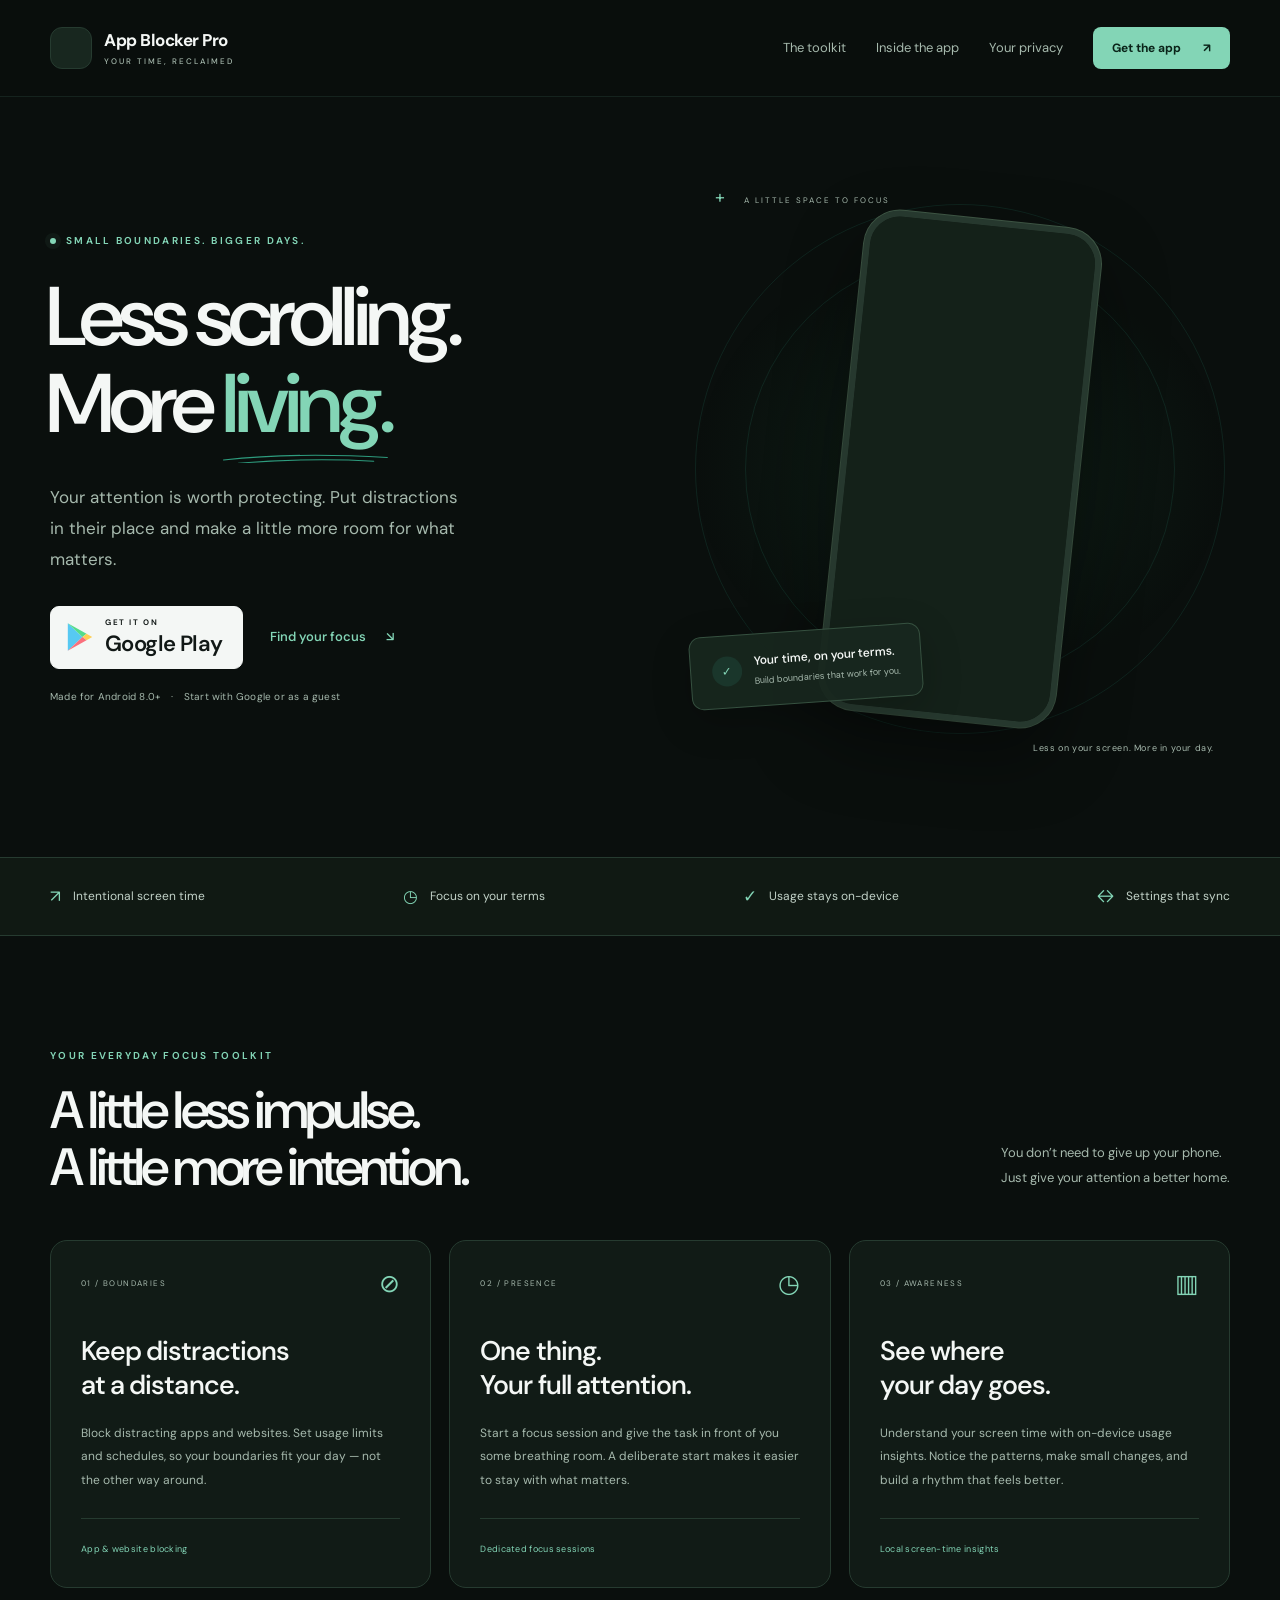
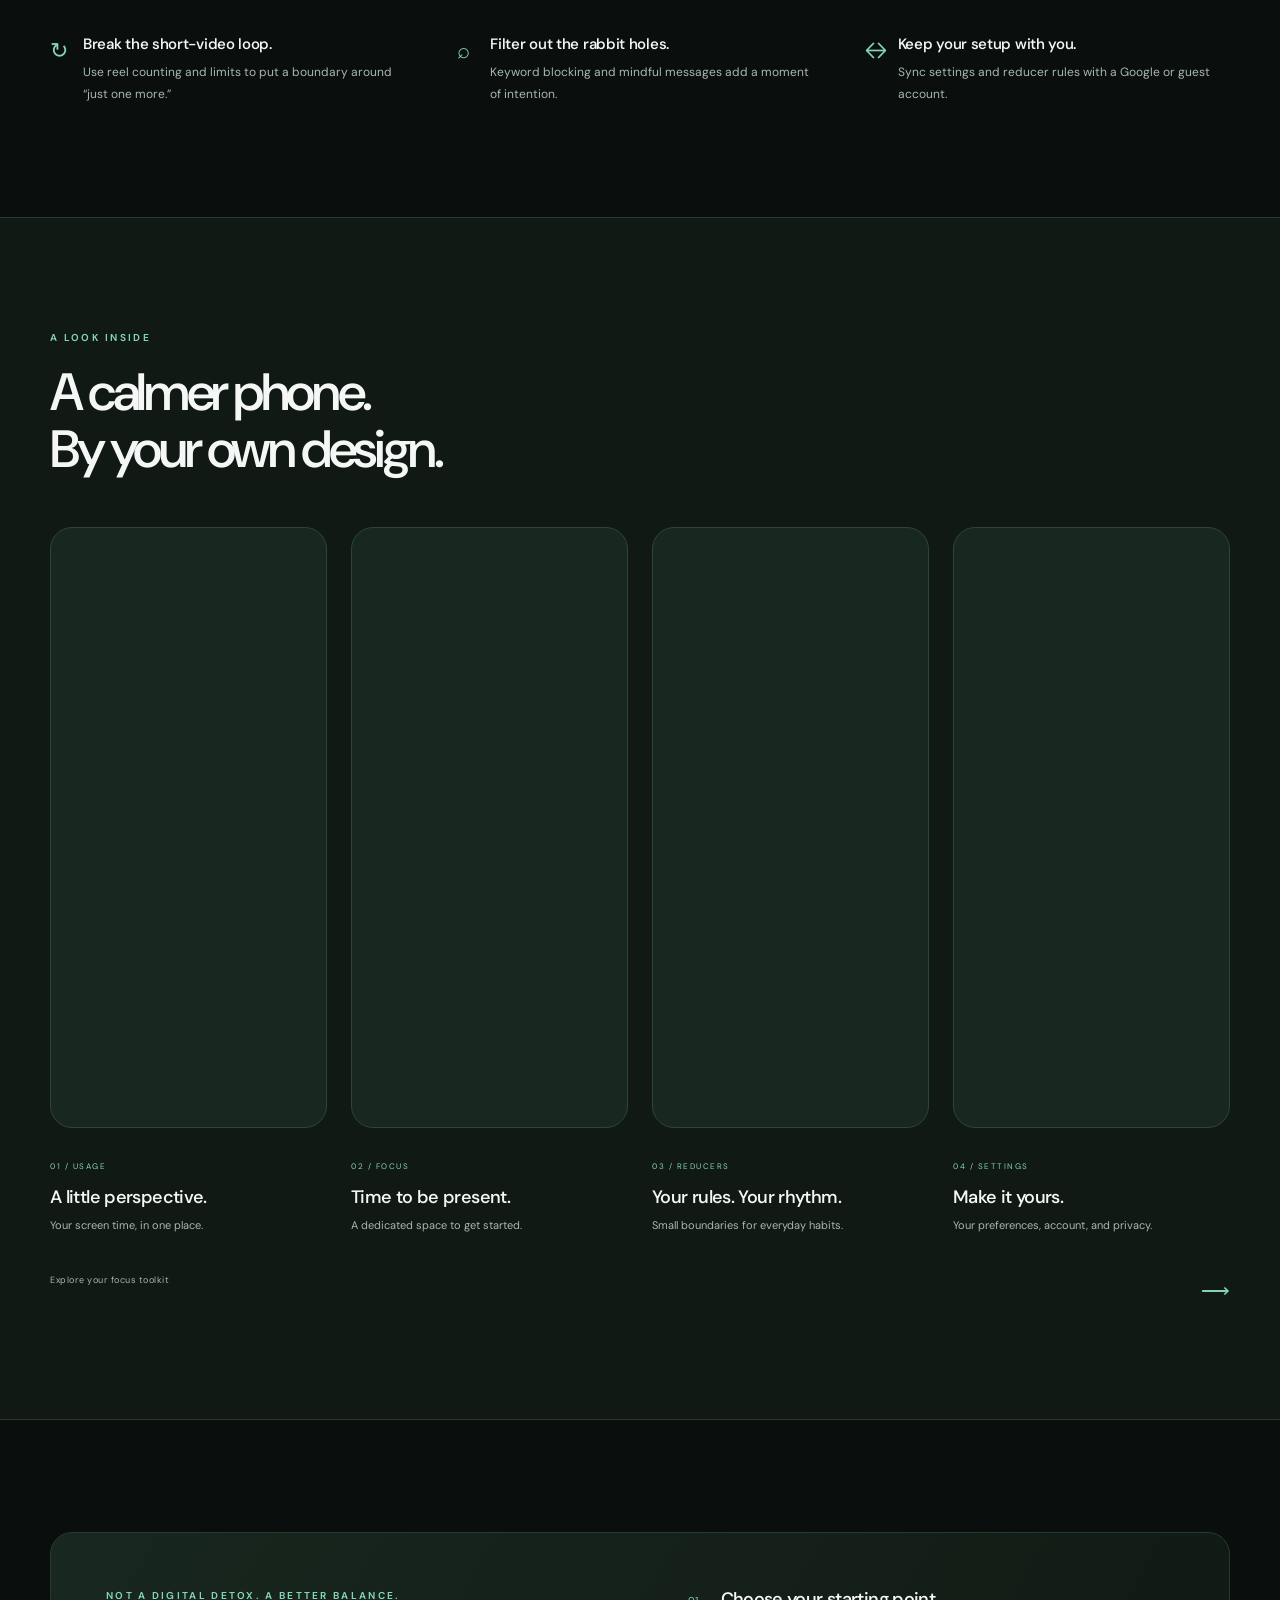
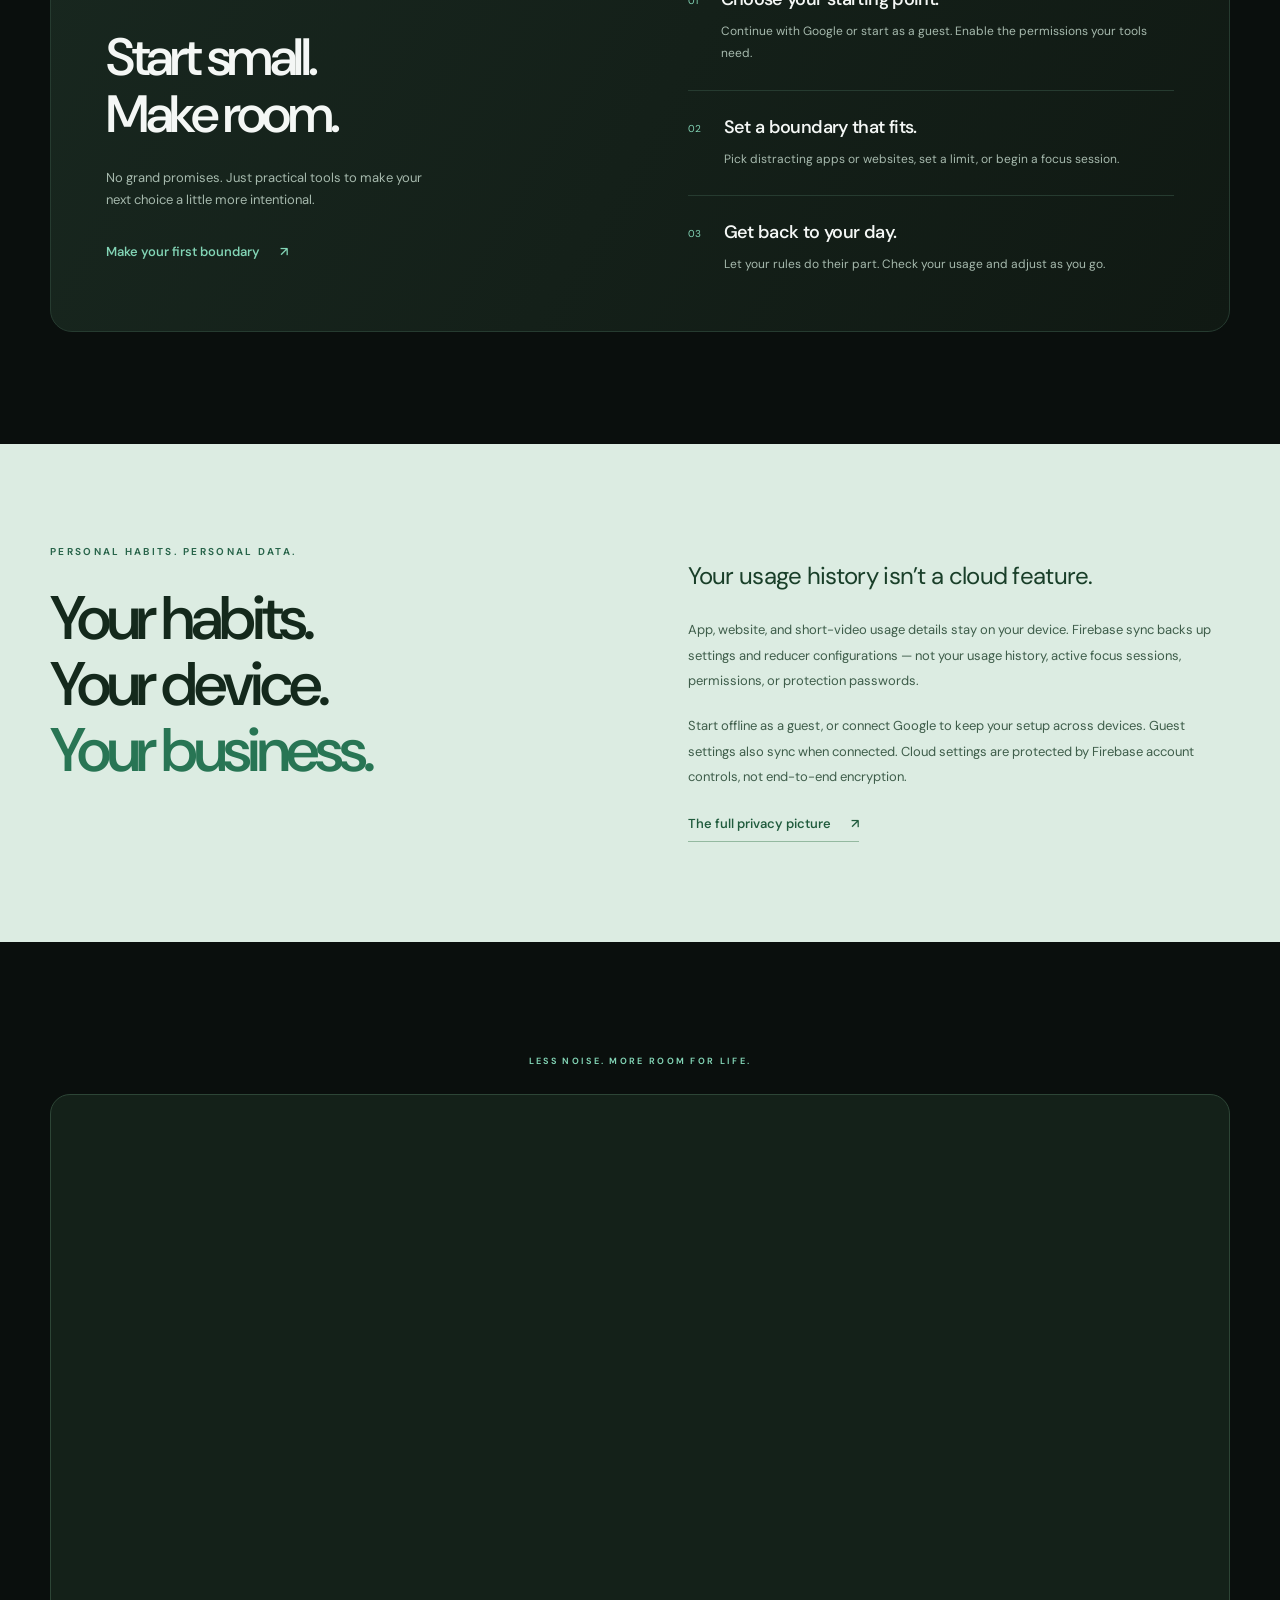
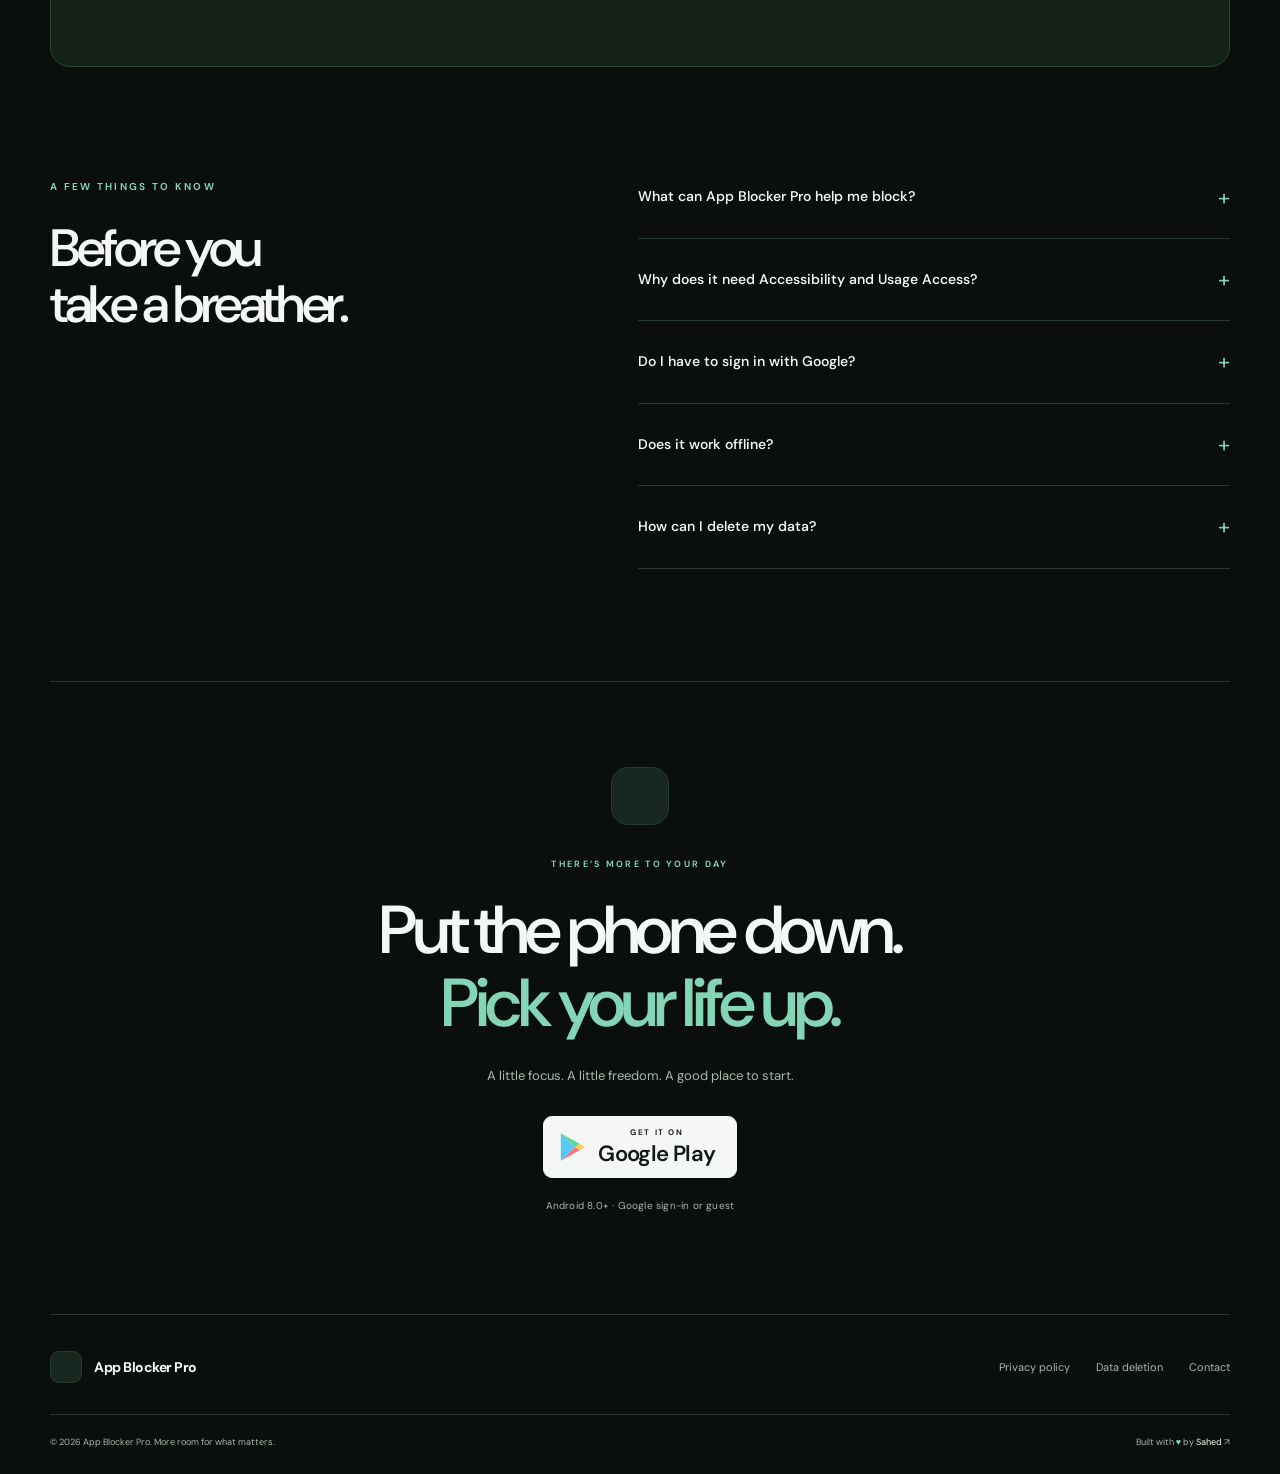
==== index.html @ 98c47689 "Add privacy policy, sitemap, and enhance website functionality - Created a new privacy policy page (" ====
<!doctype html>
<html lang="en">
<head>
  <meta charset="utf-8">
  <meta name="viewport" content="width=device-width, initial-scale=1">
  <title>App Blocker Pro — Your time, reclaimed</title>
  <meta name="description" content="Make room for what matters. Block distracting apps and websites, set limits on short videos, and build better screen-time habits with App Blocker Pro for Android.">
  <meta name="theme-color" content="#0A0F0D">
  <link rel="canonical" href="https://app-blocker-pro.sahedalomsumit.com/">
  <meta property="og:type" content="website">
  <meta property="og:title" content="App Blocker Pro — Your time, reclaimed">
  <meta property="og:description" content="Small boundaries. More room for life. A thoughtful focus toolkit for Android.">
  <meta property="og:url" content="https://app-blocker-pro.sahedalomsumit.com/">
  <meta name="twitter:card" content="summary">
  <link rel="preconnect" href="https://fonts.googleapis.com">
  <link rel="preconnect" href="https://fonts.gstatic.com" crossorigin>
  <link href="https://fonts.googleapis.com/css2?family=DM+Sans:wght@400;450;500;550;600;650;700;750;800&display=swap" rel="stylesheet">
  <link rel="stylesheet" href="style.css">
  <script src="script.js" defer></script>
  <script type="application/ld+json">{"@context":"https://schema.org","@type":"SoftwareApplication","name":"App Blocker Pro","operatingSystem":"Android 8.0 or later","applicationCategory":"ProductivityApplication","url":"https://app-blocker-pro.sahedalomsumit.com/","downloadUrl":"https://play.google.com/store/apps/details?id=com.sahed.app_blocker_pro","description":"An Android focus toolkit with app and website blocking, short-video limits, focus sessions, and on-device usage insights.","author":{"@type":"Person","name":"Sahed Alom Sumit","url":"https://sahedalomsumit.com"}}</script>
</head>
<body>
  <a class="skip-link" href="#main">Skip to content</a>
  <header class="site-header">
    <div class="shell header-inner">
      <a class="brand" href="index.html" aria-label="App Blocker Pro home"><span class="logo-slot" aria-hidden="true"><!-- Replace with your app logo. --></span><span>App Blocker Pro<small>YOUR TIME, RECLAIMED</small></span></a>
      <button class="nav-toggle" type="button" aria-expanded="false" aria-controls="site-nav" hidden>Menu <span aria-hidden="true">☰</span></button>
      <nav id="site-nav" aria-label="Main navigation"><a href="#features">The toolkit</a><a href="#screenshots">Inside the app</a><a href="#privacy">Your privacy</a><a class="button button-small" href="https://play.google.com/store/apps/details?id=com.sahed.app_blocker_pro">Get the app <span aria-hidden="true">↗</span></a></nav>
    </div>
  </header>
  <main id="main">
    <section class="hero shell">
      <div class="hero-copy">
        <p class="eyebrow"><span class="status-dot" aria-hidden="true"></span> SMALL BOUNDARIES. BIGGER DAYS.</p>
        <h1>Less scrolling.<br>More <span class="accent-word">living.<svg viewBox="0 0 360 25" aria-hidden="true"><path d="M3 17 Q160 0 354 12 M35 24 Q190 12 325 20"/></svg></span></h1>
        <p class="hero-description">Your attention is worth protecting. Put distractions in their place and make a little more room for what matters.</p>
        <div class="hero-actions">
          <a class="play-badge" href="https://play.google.com/store/apps/details?id=com.sahed.app_blocker_pro" aria-label="Get App Blocker Pro on Google Play"><svg viewBox="0 0 32 36" aria-hidden="true"><path fill="#57c9f2" d="M1 1l18 17L1 35z"/><path fill="#54dc8b" d="M1 1l23 13-5 4z"/><path fill="#ffcf55" d="M24 14l7 4-7 4-5-4z"/><path fill="#fa707c" d="M1 35l23-13-5-4z"/></svg><span><small>GET IT ON</small>Google Play</span></a>
          <a class="text-link" href="#features">Find your focus <span aria-hidden="true">↘</span></a>
        </div>
        <p class="compatibility">Made for Android 8.0+ <span>·</span> Start with Google or as a guest</p>
      </div>
      <div class="hero-art">
        <div class="orbit orbit-one" aria-hidden="true"></div><div class="orbit orbit-two" aria-hidden="true"></div>
        <p class="art-label"><span aria-hidden="true">+</span> A LITTLE SPACE TO FOCUS</p>
        <div class="phone-frame"><div class="image-slot hero-image" role="img" aria-label="Blank space reserved for an App Blocker Pro screenshot"><!-- Add your main app screenshot here. --></div></div>
        <div class="floating-note"><span class="note-icon" aria-hidden="true">✓</span><div>Your time, on your terms.<small>Build boundaries that work for you.</small></div></div>
        <p class="art-footnote">Less on your screen. More in your day.</p>
      </div>
    </section>
    <div class="promise-strip"><div class="shell"><span><i aria-hidden="true">↗</i> Intentional screen time</span><span><i aria-hidden="true">◷</i> Focus on your terms</span><span><i aria-hidden="true">✓</i> Usage stays on-device</span><span><i aria-hidden="true">↔</i> Settings that sync</span></div></div>
    <section class="section shell" id="features">
      <div class="section-heading"><div><p class="eyebrow">YOUR EVERYDAY FOCUS TOOLKIT</p><h2>A little less impulse.<br>A little more intention.</h2></div><p>You don’t need to give up your phone.<br>Just give your attention a better home.</p></div>
      <div class="feature-grid">
        <article class="feature"><div class="feature-top"><span class="feature-number">01 / BOUNDARIES</span><span class="feature-icon" aria-hidden="true">⊘</span></div><h3>Keep distractions <br>at a distance.</h3><p>Block distracting apps and websites. Set usage limits and schedules, so your boundaries fit your day — not the other way around.</p><span class="feature-tag">App &amp; website blocking</span></article>
        <article class="feature"><div class="feature-top"><span class="feature-number">02 / PRESENCE</span><span class="feature-icon" aria-hidden="true">◷</span></div><h3>One thing. <br>Your full attention.</h3><p>Start a focus session and give the task in front of you some breathing room. A deliberate start makes it easier to stay with what matters.</p><span class="feature-tag">Dedicated focus sessions</span></article>
        <article class="feature"><div class="feature-top"><span class="feature-number">03 / AWARENESS</span><span class="feature-icon" aria-hidden="true">▥</span></div><h3>See where <br>your day goes.</h3><p>Understand your screen time with on-device usage insights. Notice the patterns, make small changes, and build a rhythm that feels better.</p><span class="feature-tag">Local screen-time insights</span></article>
      </div>
      <div class="tool-row"><div><span aria-hidden="true">↻</span><h3>Break the short-video loop.</h3><p>Use reel counting and limits to put a boundary around “just one more.”</p></div><div><span aria-hidden="true">⌕</span><h3>Filter out the rabbit holes.</h3><p>Keyword blocking and mindful messages add a moment of intention.</p></div><div><span aria-hidden="true">↔</span><h3>Keep your setup with you.</h3><p>Sync settings and reducer rules with a Google or guest account.</p></div></div>
    </section>
    <section class="section screenshots-section" id="screenshots">
      <div class="shell section-heading"><div><p class="eyebrow">A LOOK INSIDE</p><h2>A calmer phone.<br>By your own design.</h2></div><div class="gallery-controls" hidden><button class="icon-button" type="button" data-gallery-direction="-1" aria-label="Previous app screens">←</button><button class="icon-button" type="button" data-gallery-direction="1" aria-label="Next app screens">→</button></div></div>
      <div class="screenshot-gallery shell" tabindex="0" role="region" aria-label="App screenshot spaces; scroll horizontally to explore">
        <figure class="screen"><div class="image-slot screen-image" role="img" aria-label="Blank space reserved for the Usage screenshot"><!-- Add usage screenshot. --></div><figcaption><span>01 / USAGE</span><h3>A little perspective.</h3><p>Your screen time, in one place.</p></figcaption></figure>
        <figure class="screen"><div class="image-slot screen-image" role="img" aria-label="Blank space reserved for the Focus screenshot"><!-- Add focus screenshot. --></div><figcaption><span>02 / FOCUS</span><h3>Time to be present.</h3><p>A dedicated space to get started.</p></figcaption></figure>
        <figure class="screen"><div class="image-slot screen-image" role="img" aria-label="Blank space reserved for the Reducers screenshot"><!-- Add reducers screenshot. --></div><figcaption><span>03 / REDUCERS</span><h3>Your rules. Your rhythm.</h3><p>Small boundaries for everyday habits.</p></figcaption></figure>
        <figure class="screen"><div class="image-slot screen-image" role="img" aria-label="Blank space reserved for the Settings screenshot"><!-- Add settings screenshot. --></div><figcaption><span>04 / SETTINGS</span><h3>Make it yours.</h3><p>Your preferences, account, and privacy.</p></figcaption></figure>
      </div><p class="shell gallery-hint">Explore your focus toolkit <span aria-hidden="true">⟶</span></p>
    </section>
    <section class="section shell" id="how-it-works"><div class="how-panel"><div><p class="eyebrow">NOT A DIGITAL DETOX. A BETTER BALANCE.</p><h2>Start small.<br>Make room.</h2><p>No grand promises. Just practical tools to make your next choice a little more intentional.</p><a class="text-link" href="https://play.google.com/store/apps/details?id=com.sahed.app_blocker_pro">Make your first boundary <span aria-hidden="true">↗</span></a></div><ol class="steps"><li><span>01</span><div><h3>Choose your starting point.</h3><p>Continue with Google or start as a guest. Enable the permissions your tools need.</p></div></li><li><span>02</span><div><h3>Set a boundary that fits.</h3><p>Pick distracting apps or websites, set a limit, or begin a focus session.</p></div></li><li><span>03</span><div><h3>Get back to your day.</h3><p>Let your rules do their part. Check your usage and adjust as you go.</p></div></li></ol></div></section>
    <section class="privacy-section" id="privacy"><div class="shell privacy-layout"><div><p class="eyebrow">PERSONAL HABITS. PERSONAL DATA.</p><h2>Your habits.<br>Your device.<br><span>Your business.</span></h2></div><div class="privacy-copy"><p class="large-copy">Your usage history isn’t a cloud feature.</p><p>App, website, and short-video usage details stay on your device. Firebase sync backs up settings and reducer configurations — not your usage history, active focus sessions, permissions, or protection passwords.</p><p>Start offline as a guest, or connect Google to keep your setup across devices. Guest settings also sync when connected. Cloud settings are protected by Firebase account controls, not end-to-end encryption.</p><a class="text-link" href="privacy-policy.html">The full privacy picture <span aria-hidden="true">↗</span></a></div></div></section>
    <section class="section shell showcase"><p class="eyebrow">LESS NOISE. MORE ROOM FOR LIFE.</p><div class="image-slot feature-image" role="img" aria-label="Blank space reserved for the App Blocker Pro feature graphic"><!-- Add your wide feature graphic here. --></div></section>
    <section class="section shell faq-section"><div><p class="eyebrow">A FEW THINGS TO KNOW</p><h2>Before you<br>take a breather.</h2></div><div class="faq">
      <details><summary>What can App Blocker Pro help me block?</summary><p>The toolkit includes app and website blocking, usage limits and schedules, keyword filtering, and short-video limits. You can also start dedicated focus sessions. Some features depend on the app, browser, Android version, and permissions you enable.</p></details>
      <details><summary>Why does it need Accessibility and Usage Access?</summary><p>Accessibility lets the app recognize relevant on-screen apps, websites, keywords, and short-video interfaces and apply your rules. Android Usage Access supplies on-device screen-time information. You choose these permissions in Android Settings. <a href="privacy-policy.html#permissions">Read the permission details.</a></p></details>
      <details><summary>Do I have to sign in with Google?</summary><p>No. You can start as a guest, including offline. When online, a guest uses an anonymous Firebase account and syncs settings. Linking Google helps keep those settings accessible across devices. Guest accounts cannot be recovered after uninstalling unless linked to Google.</p></details>
      <details><summary>Does it work offline?</summary><p>Local settings and core on-device tools remain usable offline, subject to the required permissions. Account sign-in, settings sync, and cloud account deletion need an internet connection. Sync retries when a connection is available; Android may delay background work.</p></details>
      <details><summary>How can I delete my data?</summary><p>Guests can use Settings → Account → Manage account and guest data → Delete guest data. For a Google-linked account, contact the developer to request account and cloud-settings deletion. Clearing storage or uninstalling alone does not delete cloud settings. <a href="data-deletion.html">Follow the full deletion guide.</a></p></details>
    </div></section>
    <section class="closing shell"><span class="logo-slot closing-logo" aria-hidden="true"><!-- Add app logo. --></span><p class="eyebrow">THERE’S MORE TO YOUR DAY</p><h2>Put the phone down.<br><span>Pick your life up.</span></h2><p>A little focus. A little freedom. A good place to start.</p><a class="play-badge" href="https://play.google.com/store/apps/details?id=com.sahed.app_blocker_pro" aria-label="Get App Blocker Pro on Google Play"><svg viewBox="0 0 32 36" aria-hidden="true"><path fill="#57c9f2" d="M1 1l18 17L1 35z"/><path fill="#54dc8b" d="M1 1l23 13-5 4z"/><path fill="#ffcf55" d="M24 14l7 4-7 4-5-4z"/><path fill="#fa707c" d="M1 35l23-13-5-4z"/></svg><span><small>GET IT ON</small>Google Play</span></a><p class="compatibility">Android 8.0+ · Google sign-in or guest</p></section>
  </main>
  <footer class="site-footer shell"><div class="footer-top"><a class="brand" href="index.html"><span class="logo-slot" aria-hidden="true"></span><span>App Blocker Pro</span></a><nav aria-label="Footer navigation"><a href="privacy-policy.html">Privacy policy</a><a href="data-deletion.html">Data deletion</a><a href="mailto:sahedalomsumit@gmail.com">Contact</a></nav></div><div class="footer-bottom"><p>© <span data-year>2026</span> App Blocker Pro. More room for what matters.</p><a href="https://sahedalomsumit.com">Built with <span class="heart" aria-label="love">♥</span> by <strong>Sahed</strong> <span aria-hidden="true">↗</span></a></div></footer>
</body>
</html>
---- style.css ----
/* App palette: emerald #2E9C7E, forest #0A0F0D, green surface tiers. */
:root{color-scheme:dark;--bg:#0a0f0d;--surface:#111b16;--surface-high:#18271f;--emerald:#2e9c7e;--mint:#83d5b6;--text:#f4f7f5;--muted:#a6b9ad;--line:#263b30;--shell:1180px;font-family:"DM Sans",sans-serif;font-synthesis:none}
*{box-sizing:border-box}html{scroll-behavior:smooth;scroll-padding-top:105px}body{margin:0;background:var(--bg);color:var(--text);font-size:16px;line-height:1.7}a{color:inherit;text-decoration:none}button{font:inherit}button,a{-webkit-tap-highlight-color:transparent}button{cursor:pointer}a,button,summary{touch-action:manipulation}a:focus-visible,button:focus-visible,summary:focus-visible,[tabindex]:focus-visible{outline:2px solid var(--mint);outline-offset:6px}::selection{background:var(--emerald);color:#fff}h1,h2,h3,p,figure{margin:0}h1,h2,h3{text-wrap:balance}h1,h2{font-weight:550;letter-spacing:-.065em;line-height:1.08}h3{font-weight:550;letter-spacing:-.035em;line-height:1.25}p{color:var(--muted)}svg{display:block}img{display:block;max-width:100%;height:auto}.shell{width:min(var(--shell),calc(100% - 96px));margin-inline:auto}.skip-link{position:fixed;top:-100px;left:20px;z-index:100;background:var(--mint);color:var(--bg);padding:12px 20px;border-radius:8px}.skip-link:focus{top:15px}[hidden]{display:none!important}
.site-header{position:sticky;top:0;z-index:20;background:rgba(10,15,13,.94);border-bottom:1px solid rgba(131,213,182,.1);backdrop-filter:blur(18px)}.header-inner{min-height:96px;display:flex;align-items:center;justify-content:space-between;gap:25px}.brand{display:inline-flex;align-items:center;gap:12px;font-size:17px;font-weight:700;letter-spacing:-.5px;line-height:1.4;flex-shrink:0}.brand small{display:block;font-size:8px;letter-spacing:2px;color:var(--muted);font-weight:500;margin-top:4px}.logo-slot{display:inline-block;flex-shrink:0;width:42px;height:42px;border:1px solid var(--line);background:var(--surface-high);border-radius:12px;overflow:hidden}.logo-slot img{width:100%;height:100%;object-fit:cover}#site-nav{display:flex;align-items:center;gap:30px;font-size:13px;color:var(--muted)}#site-nav a:not(.button):hover,.site-footer a:hover{color:var(--mint)}.button{display:inline-flex;align-items:center;justify-content:center;gap:24px;background:var(--mint);color:#0a2419;border:1px solid transparent;padding:13px 22px;border-radius:8px;font-size:14px;font-weight:700;transition:background .2s,transform .2s}.button:hover{background:#a5e7cb;transform:translateY(-2px)}.button-small{padding:10px 18px;font-size:12px;gap:22px}.nav-toggle{border:1px solid var(--line);border-radius:6px;background:var(--surface);color:var(--text);padding:8px 13px}
.hero{display:grid;grid-template-columns:1.12fr 1fr;align-items:center;gap:35px;min-height:760px;padding-block:74px 90px}.eyebrow{display:flex;align-items:center;gap:10px;font-size:10px;font-weight:650;letter-spacing:2.3px;line-height:1.6;color:var(--mint);margin-bottom:25px}.status-dot{width:6px;height:6px;background:var(--mint);border-radius:50%;box-shadow:0 0 0 5px #83d5b60d}.hero h1{font-size:clamp(60px,6.5vw,88px);line-height:1.04;margin-left:-4px}.accent-word{color:var(--mint);display:inline-block;position:relative}.accent-word svg{position:absolute;bottom:-16px;left:0;width:100%;fill:none;stroke:var(--emerald);stroke-width:2.2;stroke-linecap:round}.hero-description{font-size:17px;line-height:1.8;max-width:415px;margin-top:35px}.hero-actions{display:flex;align-items:center;gap:27px;margin-top:32px}.play-badge{display:inline-flex;align-items:center;gap:12px;padding:11px 20px 11px 16px;background:#f4f7f5;color:#111816;border:1px solid #f4f7f5;border-radius:9px;line-height:1.15;font-size:22px;font-weight:600;letter-spacing:-.6px;transition:transform .2s,box-shadow .2s}.play-badge:hover{transform:translateY(-3px);box-shadow:0 8px 25px #0004}.play-badge svg{width:26px;height:30px}.play-badge small{display:block;font-size:8px;letter-spacing:1.6px;font-weight:650;margin-bottom:4px}.text-link{display:inline-flex;gap:20px;align-items:center;font-weight:550;font-size:13px;color:var(--mint)}.text-link:hover{color:#c1f0d9}.compatibility{font-size:10px;margin-top:19px;letter-spacing:.2px}.compatibility span{padding-inline:7px}.hero-art{min-height:575px;position:relative;display:flex;align-items:center;justify-content:center;isolation:isolate}.hero-art::before{content:"";position:absolute;inset:40px -20px;background:radial-gradient(ellipse,#205f3d35,transparent 65%);z-index:-2}.orbit{position:absolute;border:1px solid #2e9c7e26;border-radius:50%;z-index:-1}.orbit-one{width:430px;height:430px}.orbit-two{width:530px;height:530px}.art-label{position:absolute;top:0;left:25px;font-size:8px;letter-spacing:2px;color:var(--muted)}.art-label span{color:var(--mint);font-size:18px;margin-right:13px}.phone-frame{width:238px;border:6px solid #26382e;border-radius:36px;background:#131d17;box-shadow:0 30px 70px #0006,0 0 0 1px #415a48;overflow:hidden;transform:rotate(6deg)}.image-slot{background:#142119;border:1px solid #2d4536;overflow:hidden}.image-slot img{width:100%;height:100%;object-fit:cover}.hero-image{aspect-ratio:9/19.5;border:0;border-radius:29px}.floating-note{position:absolute;bottom:54px;left:0;display:flex;gap:12px;align-items:center;background:#18271fee;border:1px solid #365140;border-radius:12px;padding:16px 21px;box-shadow:0 12px 40px #0003;font-size:12px;font-weight:550;transform:rotate(-4deg)}.note-icon{display:grid;place-items:center;width:30px;height:30px;border-radius:50%;background:#2e9c7e26;color:var(--mint)}.floating-note small{display:block;color:var(--muted);font-size:9px;margin-top:3px;font-weight:400}.art-footnote{position:absolute;bottom:0;right:16px;font-size:9px;letter-spacing:.6px}.promise-strip{border-block:1px solid var(--line);background:#101913}.promise-strip .shell{display:flex;justify-content:space-between;gap:24px;padding-block:24px}.promise-strip span{display:flex;align-items:center;gap:12px;color:#c2d2c8;font-size:12px}.promise-strip i{font-style:normal;color:var(--mint);font-size:17px}
.section{padding-block:112px}.section-heading{display:flex;align-items:flex-end;justify-content:space-between;gap:40px;margin-bottom:45px}.section-heading .eyebrow{margin-bottom:18px}h2{font-size:clamp(34px,4.1vw,54px)}.section-heading>p{font-size:13px;max-width:320px;padding-bottom:5px;line-height:1.9}.feature-grid{display:grid;grid-template-columns:repeat(3,1fr);gap:18px}.feature{padding:30px;background:var(--surface);border:1px solid var(--line);border-radius:17px;transition:border-color .25s,transform .25s}.feature:hover{border-color:#487b5c;transform:translateY(-4px)}.feature-top{display:flex;align-items:center;justify-content:space-between;margin-bottom:38px;gap:12px}.feature-number{font-size:8px;color:var(--muted);letter-spacing:1.4px}.feature-icon{font-size:25px;line-height:1;color:var(--mint)}.feature h3{font-size:27px;margin-bottom:20px}.feature p{font-size:12px;line-height:1.95}.feature-tag{display:block;padding-top:23px;margin-top:26px;border-top:1px solid var(--line);color:var(--mint);font-size:9px;letter-spacing:.3px}.tool-row{display:grid;grid-template-columns:repeat(3,1fr);gap:42px;margin-top:47px}.tool-row>div{padding-left:33px;position:relative}.tool-row>div>span{position:absolute;left:0;top:-3px;color:var(--mint);font-size:22px}.tool-row h3{font-size:15px;letter-spacing:-.3px;margin-bottom:8px}.tool-row p{font-size:12px;line-height:1.8}.screenshots-section{background:#101913;border-block:1px solid var(--line)}.gallery-controls{display:flex;gap:9px}.icon-button{width:42px;height:42px;border:1px solid #385443;border-radius:50%;color:var(--mint);background:transparent;transition:background .2s}.icon-button:hover{background:var(--surface-high)}.icon-button:disabled{opacity:.35;cursor:default}.screenshot-gallery{display:grid;grid-auto-flow:column;grid-auto-columns:calc((100% - 72px)/4);gap:24px;overflow-x:auto;scroll-snap-type:x mandatory;scrollbar-width:thin;scrollbar-color:#365140 transparent;padding-block:5px 18px;overscroll-behavior-inline:contain}.screen{scroll-snap-align:start;min-width:0}.screen-image{aspect-ratio:9/19.5;border-radius:22px;background:#18271f}.screen figcaption{padding-top:22px}.screen figcaption>span{color:var(--mint);font-size:8px;letter-spacing:1.5px}.screen h3{font-size:18px;margin-block:9px 8px}.screen p{font-size:11px}.gallery-hint{font-size:9px;margin-top:20px;display:flex;justify-content:space-between;letter-spacing:.5px}.gallery-hint span{font-size:20px;color:var(--mint)}.how-panel{display:grid;grid-template-columns:1fr 1fr;gap:95px;padding:55px;border:1px solid var(--line);border-radius:22px;background:linear-gradient(120deg,#18271f,#101913)}.how-panel h2{margin-bottom:25px}.how-panel>div>p:not(.eyebrow){font-size:13px;max-width:320px;margin-bottom:25px}.steps{padding:0;margin:0;list-style:none}.steps li{display:flex;gap:23px;padding-block:25px;border-bottom:1px solid var(--line)}.steps li:first-child{padding-top:0}.steps li:last-child{border:0;padding-bottom:0}.steps li>span{color:var(--mint);font-size:10px;padding-top:4px}.steps h3{font-size:18px;margin-bottom:9px}.steps p{font-size:12px;line-height:1.9}.privacy-section{padding-block:100px;background:#dcece2;color:#14291c;position:relative;overflow:hidden}.privacy-layout{display:grid;grid-template-columns:1fr 1fr;gap:95px}.privacy-section .eyebrow{color:#28644a}.privacy-section h2{font-size:clamp(40px,4.8vw,64px)}.privacy-section h2 span{color:#287554}.privacy-copy{padding-top:15px}.privacy-copy p{color:#3e5d4a;font-size:13px;margin-bottom:20px;line-height:1.95}.privacy-copy .large-copy{font-size:24px;letter-spacing:-.7px;line-height:1.4;color:#193f29;margin-bottom:25px}.privacy-section .text-link{color:#205b3d;border-bottom:1px solid #94b9a0;padding-bottom:6px}.privacy-section a:focus-visible{outline-color:#205b3d}.showcase{padding-bottom:0}.showcase .eyebrow{justify-content:center;font-size:9px}.feature-image{aspect-ratio:2.06/1;border-radius:20px}.faq-section{display:grid;grid-template-columns:1fr 1.2fr;gap:95px}.faq details{border-bottom:1px solid var(--line);padding:22px 0}.faq details:first-child{padding-top:0}.faq summary{list-style:none;display:flex;justify-content:space-between;align-items:center;gap:22px;cursor:pointer;font-size:14px;font-weight:550}.faq summary::-webkit-details-marker{display:none}.faq summary::after{content:"+";font-size:22px;color:var(--mint);font-weight:400}.faq details[open] summary::after{content:"−"}.faq details p{font-size:12px;line-height:1.95;padding-top:17px}.faq details a{color:var(--mint);text-decoration:underline;text-underline-offset:3px}.closing{text-align:center;border-top:1px solid var(--line);padding-block:85px 100px}.closing-logo{width:58px;height:58px;margin-bottom:24px;border-radius:17px}.closing .eyebrow{justify-content:center;margin-bottom:23px;font-size:9px}.closing h2{font-size:clamp(40px,5.3vw,68px)}.closing h2 span{color:var(--mint)}.closing>p:not(.eyebrow):not(.compatibility){font-size:13px;margin-block:24px 29px}.closing .compatibility{font-size:10px}.site-footer{border-top:1px solid var(--line);padding-block:36px 23px}.footer-top{display:flex;justify-content:space-between;align-items:center;gap:25px}.site-footer .brand{font-size:14px}.site-footer .logo-slot{width:32px;height:32px;border-radius:9px}.site-footer nav{display:flex;gap:26px;font-size:11px;color:var(--muted)}.footer-bottom{display:flex;justify-content:space-between;gap:25px;align-items:center;margin-top:31px;padding-top:20px;border-top:1px solid var(--line);font-size:9px;color:var(--muted)}.heart{color:var(--mint)}.footer-bottom strong{color:#d5e3d9;font-weight:500}
/* Legal pages retain real HTML content and navigation without JavaScript. */
.legal-main{padding-block:35px 105px}.breadcrumb{display:flex;flex-wrap:wrap;gap:12px;font-size:11px;color:var(--muted)}.breadcrumb a:hover{color:var(--mint)}.breadcrumb [aria-current]{color:var(--text)}.legal-header{max-width:780px;padding-block:65px 55px}.legal-header .eyebrow{margin-bottom:20px}.legal-header h1{font-size:clamp(52px,7vw,84px);margin-bottom:25px}.legal-header h1 span{color:var(--mint)}.legal-header>p:not(.eyebrow):not(.updated){font-size:17px;max-width:650px}.legal-header .updated{font-size:10px;margin-top:22px}.legal-layout{display:grid;grid-template-columns:240px minmax(0,1fr);gap:75px;align-items:start}.legal-toc{position:sticky;top:125px;display:flex;flex-direction:column;gap:14px;border-top:1px solid var(--line);padding-top:22px}.legal-toc p{font-size:9px;letter-spacing:1.8px;color:var(--mint);margin-bottom:8px}.legal-toc a{font-size:11px;color:var(--muted)}.legal-toc a:hover{color:var(--mint)}.legal-content{min-width:0}.legal-content section{margin-bottom:38px;scroll-margin-top:120px}.legal-content h2{font-size:24px;letter-spacing:-.7px;line-height:1.3;margin-bottom:19px}.legal-content h3{font-size:17px;margin-block:25px 12px}.legal-content p,.legal-content li{font-size:13px;line-height:1.95;color:var(--muted)}.legal-content p+p{margin-top:16px}.legal-content strong{color:#e3eee7;font-weight:600}.legal-content a{color:var(--mint);text-decoration:underline;text-underline-offset:4px;overflow-wrap:anywhere}.legal-content ul,.legal-content ol{padding-left:21px;margin-block:16px}.legal-content li{padding-left:5px;margin-bottom:12px}.legal-callout{padding:28px;border:1px solid #365e48;background:#14271b;border-radius:14px;margin-bottom:35px}.legal-callout h2{color:var(--mint);font-size:23px}.legal-callout p{color:#bfd2c5}.contact-panel{background:var(--surface);border:1px solid var(--line);padding:30px;border-radius:14px}.legal-content .button{color:#0a2419;text-decoration:none;margin-top:20px;overflow-wrap:normal}.deletion-steps{list-style:none;counter-reset:step;padding-left:0!important}.deletion-steps li{position:relative;counter-increment:step;padding-left:48px!important;margin-bottom:22px}.deletion-steps li::before{content:counter(step,decimal-leading-zero);position:absolute;left:0;top:1px;width:30px;height:30px;display:grid;place-items:center;border:1px solid var(--line);border-radius:50%;font-size:10px;color:var(--mint)}.deletion-steps strong{display:block;margin-bottom:4px}.legal-note{border-left:2px solid var(--emerald);padding-left:20px;margin-block:25px}
@media(min-width:1450px){.hero{min-height:830px}.hero-art{min-height:620px}.phone-frame{width:256px}.orbit-one{width:460px;height:460px}.orbit-two{width:560px;height:560px}}
@media(max-width:1050px){.shell{width:calc(100% - 64px)}#site-nav{gap:19px}.hero{gap:20px;min-height:690px}.hero h1{font-size:70px}.hero-art{min-height:520px}.orbit-one{width:330px;height:330px}.orbit-two{width:400px;height:400px}.phone-frame{width:208px}.art-label{left:0}.floating-note{left:-10px;bottom:35px;padding:12px 15px}.hero-actions{gap:18px}.hero-actions .text-link{font-size:11px;gap:10px}.feature{padding:24px}.feature h3{font-size:24px}.how-panel{padding:38px;gap:45px}.privacy-layout,.faq-section{gap:55px}.legal-layout{grid-template-columns:200px minmax(0,1fr);gap:40px}.screenshot-gallery{grid-auto-columns:calc((100% - 48px)/3)}}
@media(max-width:800px){.header-inner{min-height:80px;flex-wrap:wrap;gap:0;padding-block:17px}.nav-toggle:not([hidden]){display:block}.site-header .brand{font-size:15px}#site-nav{width:100%;justify-content:space-between;padding-top:20px;gap:15px;flex-wrap:wrap}.js #site-nav{display:none}.js #site-nav.is-open{display:flex}.hero{grid-template-columns:1fr 1fr;padding-block:65px;gap:10px;min-height:650px}.hero h1{font-size:58px}.hero-description{font-size:14px}.hero-actions{flex-wrap:wrap;gap:18px}.hero-art{min-height:490px}.phone-frame{width:180px}.orbit-one{width:260px;height:260px}.orbit-two{width:320px;height:320px}.floating-note{font-size:10px;left:-18px;padding:12px;gap:8px;bottom:33px}.floating-note small{font-size:8px}.art-label{font-size:7px;letter-spacing:1px}.art-footnote{font-size:8px;right:0}.compatibility{font-size:9px}.promise-strip .shell{display:grid;grid-template-columns:1fr 1fr;gap:15px}.promise-strip span{font-size:11px}.section{padding-block:80px}.section-heading{align-items:flex-start}.section-heading>p{max-width:215px;font-size:12px}.feature-grid{gap:12px}.feature{padding:21px}.feature-top{margin-bottom:30px}.feature-number{font-size:7px;letter-spacing:.5px}.feature h3{font-size:22px}.feature p{font-size:11px}.feature-tag{font-size:8px}.tool-row{gap:22px}.tool-row h3{font-size:13px}.tool-row p{font-size:11px}.how-panel{gap:35px;padding:30px}.how-panel h2{font-size:38px}.privacy-layout{gap:35px}.privacy-section h2{font-size:44px}.privacy-copy .large-copy{font-size:20px}.faq-section{grid-template-columns:.8fr 1.2fr;gap:35px}.faq summary{font-size:13px}.legal-layout{grid-template-columns:1fr;gap:35px}.legal-toc{position:static;display:grid;grid-template-columns:1fr 1fr;gap:10px}.legal-toc p{grid-column:1/-1}.legal-header{padding-block:45px}.showcase{padding-bottom:0}}
@media(max-width:600px){html{scroll-padding-top:90px}.shell{width:calc(100% - 40px)}.brand small{font-size:7px;letter-spacing:1.6px}.logo-slot{width:36px;height:36px;border-radius:10px}.header-inner{min-height:76px}#site-nav{align-items:flex-start;flex-direction:column;gap:20px;padding-block:24px 8px;font-size:14px}#site-nav .button{width:100%;padding-block:13px}.hero{grid-template-columns:1fr;padding-block:51px 30px;gap:24px;overflow:hidden}.hero .eyebrow{font-size:8px;letter-spacing:1.8px}.hero h1{font-size:clamp(54px,12.8vw,76px)}.hero-description{max-width:350px;font-size:15px;margin-top:31px}.hero-actions{gap:23px;margin-top:26px}.hero-actions .text-link{font-size:11px}.play-badge{font-size:20px;padding:11px 16px;gap:10px}.play-badge svg{width:24px}.hero-art{min-height:530px;margin-top:15px}.phone-frame{width:204px}.orbit-one{width:310px;height:310px}.orbit-two{width:400px;height:400px}.art-label{left:10px;top:5px;font-size:8px}.floating-note{bottom:35px;left:7px;font-size:11px;padding:13px 15px}.floating-note small{font-size:8px}.art-footnote{right:9px;font-size:8px}.promise-strip .shell{gap:16px 10px;padding-block:21px}.promise-strip span{font-size:10px;gap:8px}.section{padding-block:65px}.section-heading{display:block;margin-bottom:30px}.eyebrow{font-size:8px;letter-spacing:1.7px;margin-bottom:17px}h2{font-size:39px}.section-heading>p{max-width:100%;margin-top:22px;font-size:12px}.feature-grid{grid-template-columns:1fr;gap:14px}.feature{padding:27px}.feature-top{margin-bottom:26px}.feature-number{font-size:8px;letter-spacing:1.4px}.feature h3{font-size:30px}.feature h3 br{display:none}.feature p{font-size:13px}.feature-tag{font-size:10px;padding-top:20px;margin-top:22px}.tool-row{grid-template-columns:1fr;gap:28px;margin-top:35px}.tool-row h3{font-size:16px}.tool-row p{font-size:12px}.screenshots-section .section-heading{display:flex;align-items:flex-end;gap:15px}.screenshots-section h2{font-size:34px}.gallery-controls{gap:6px}.icon-button{width:35px;height:35px}.screenshot-gallery{grid-auto-columns:76%;gap:22px}.screen-image{border-radius:24px}.screen h3{font-size:21px}.screen p{font-size:12px}.how-panel{grid-template-columns:1fr;gap:36px;padding:29px 24px}.how-panel h2{font-size:40px}.steps li{gap:18px}.steps p{font-size:12px}.privacy-section{padding-block:65px}.privacy-layout{grid-template-columns:1fr;gap:32px}.privacy-section h2{font-size:52px}.privacy-copy{padding-top:0}.privacy-copy p{font-size:13px}.privacy-copy .large-copy{font-size:24px}.showcase{padding-bottom:0}.feature-image{border-radius:12px}.showcase .eyebrow{font-size:7px}.faq-section{grid-template-columns:1fr;gap:30px}.faq details{padding-block:21px}.faq summary{font-size:14px}.closing{padding-block:65px}.closing h2{font-size:clamp(35px,9vw,51px)}.closing>p:not(.eyebrow):not(.compatibility){font-size:12px}.footer-top{align-items:flex-start;flex-direction:column;gap:24px}.site-footer nav{flex-wrap:wrap;gap:22px}.footer-bottom{align-items:flex-start;flex-direction:column;gap:13px;margin-top:25px}.legal-main{padding-block:24px 60px}.legal-header{padding-block:35px}.legal-header h1{font-size:56px}.legal-header>p:not(.eyebrow):not(.updated){font-size:15px}.legal-header .eyebrow{font-size:8px}.legal-toc{grid-template-columns:1fr;gap:12px}.legal-toc a{font-size:12px}.legal-content h2{font-size:23px}.legal-content p,.legal-content li{font-size:13px}.legal-callout,.contact-panel{padding:23px}.legal-layout{gap:32px}}
@media(prefers-reduced-motion:no-preference){.hero-copy{animation:rise-in .8s both}.hero-art{animation:rise-in 1s .12s both}.reveal-ready{opacity:0;transform:translateY(20px);transition:opacity .65s,transform .65s}.reveal-ready.is-visible{opacity:1;transform:none}@keyframes rise-in{from{opacity:0;transform:translateY(20px)}to{opacity:1;transform:translateY(0)}}}
@media(prefers-reduced-motion:reduce){html{scroll-behavior:auto}*,*::before,*::after{animation:none!important;transition:none!important}}
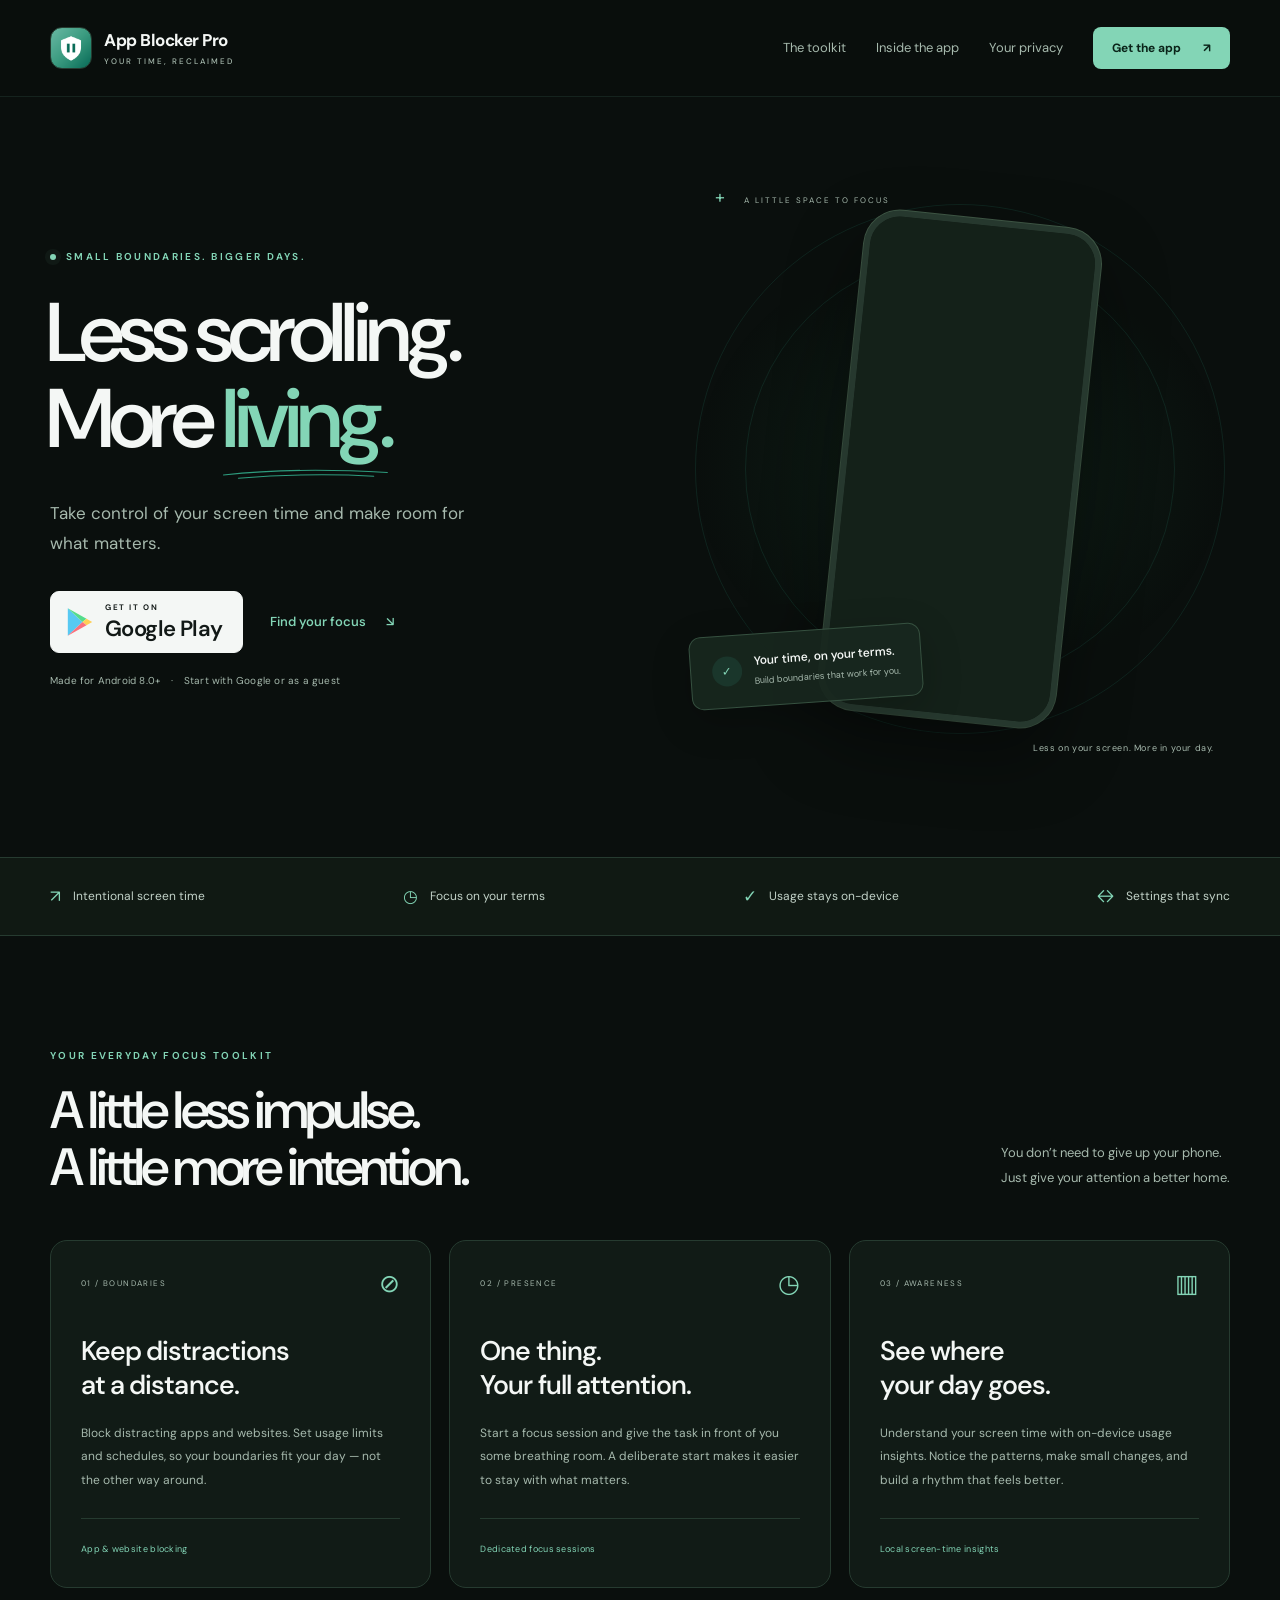
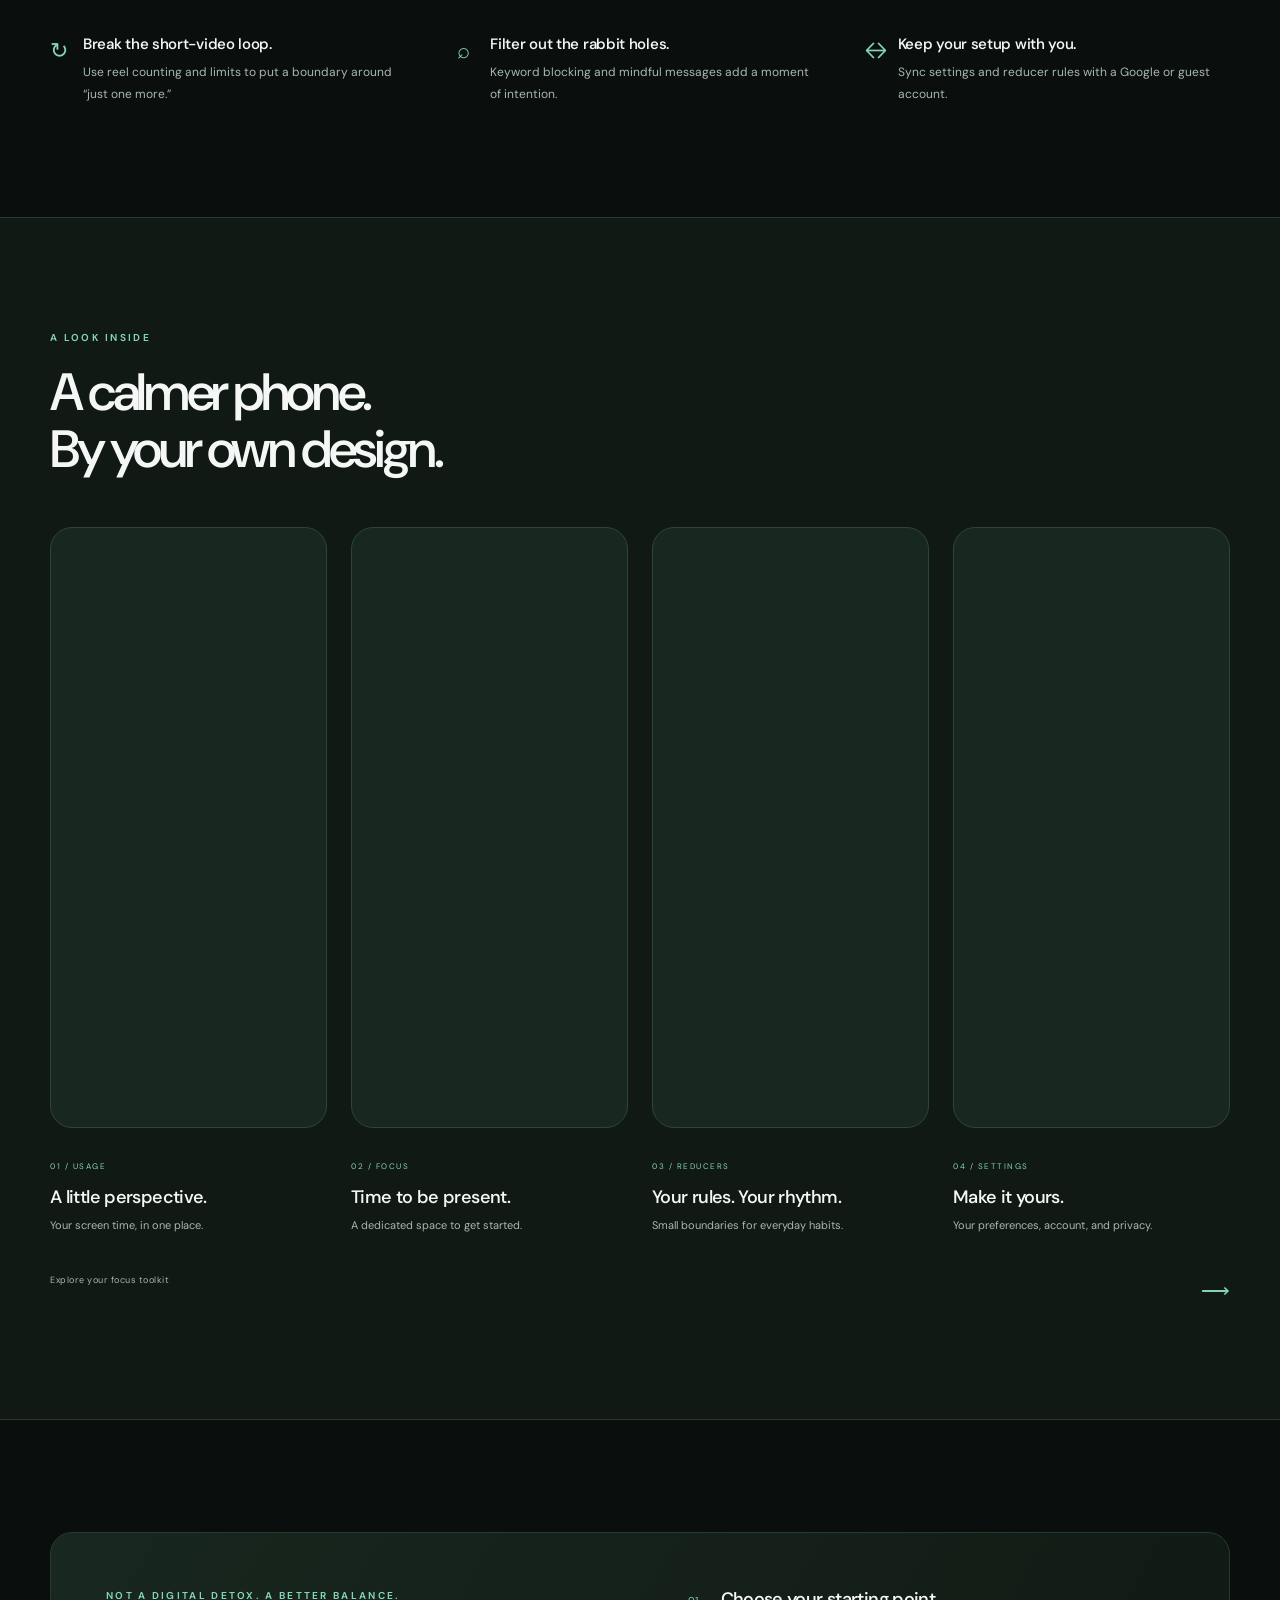
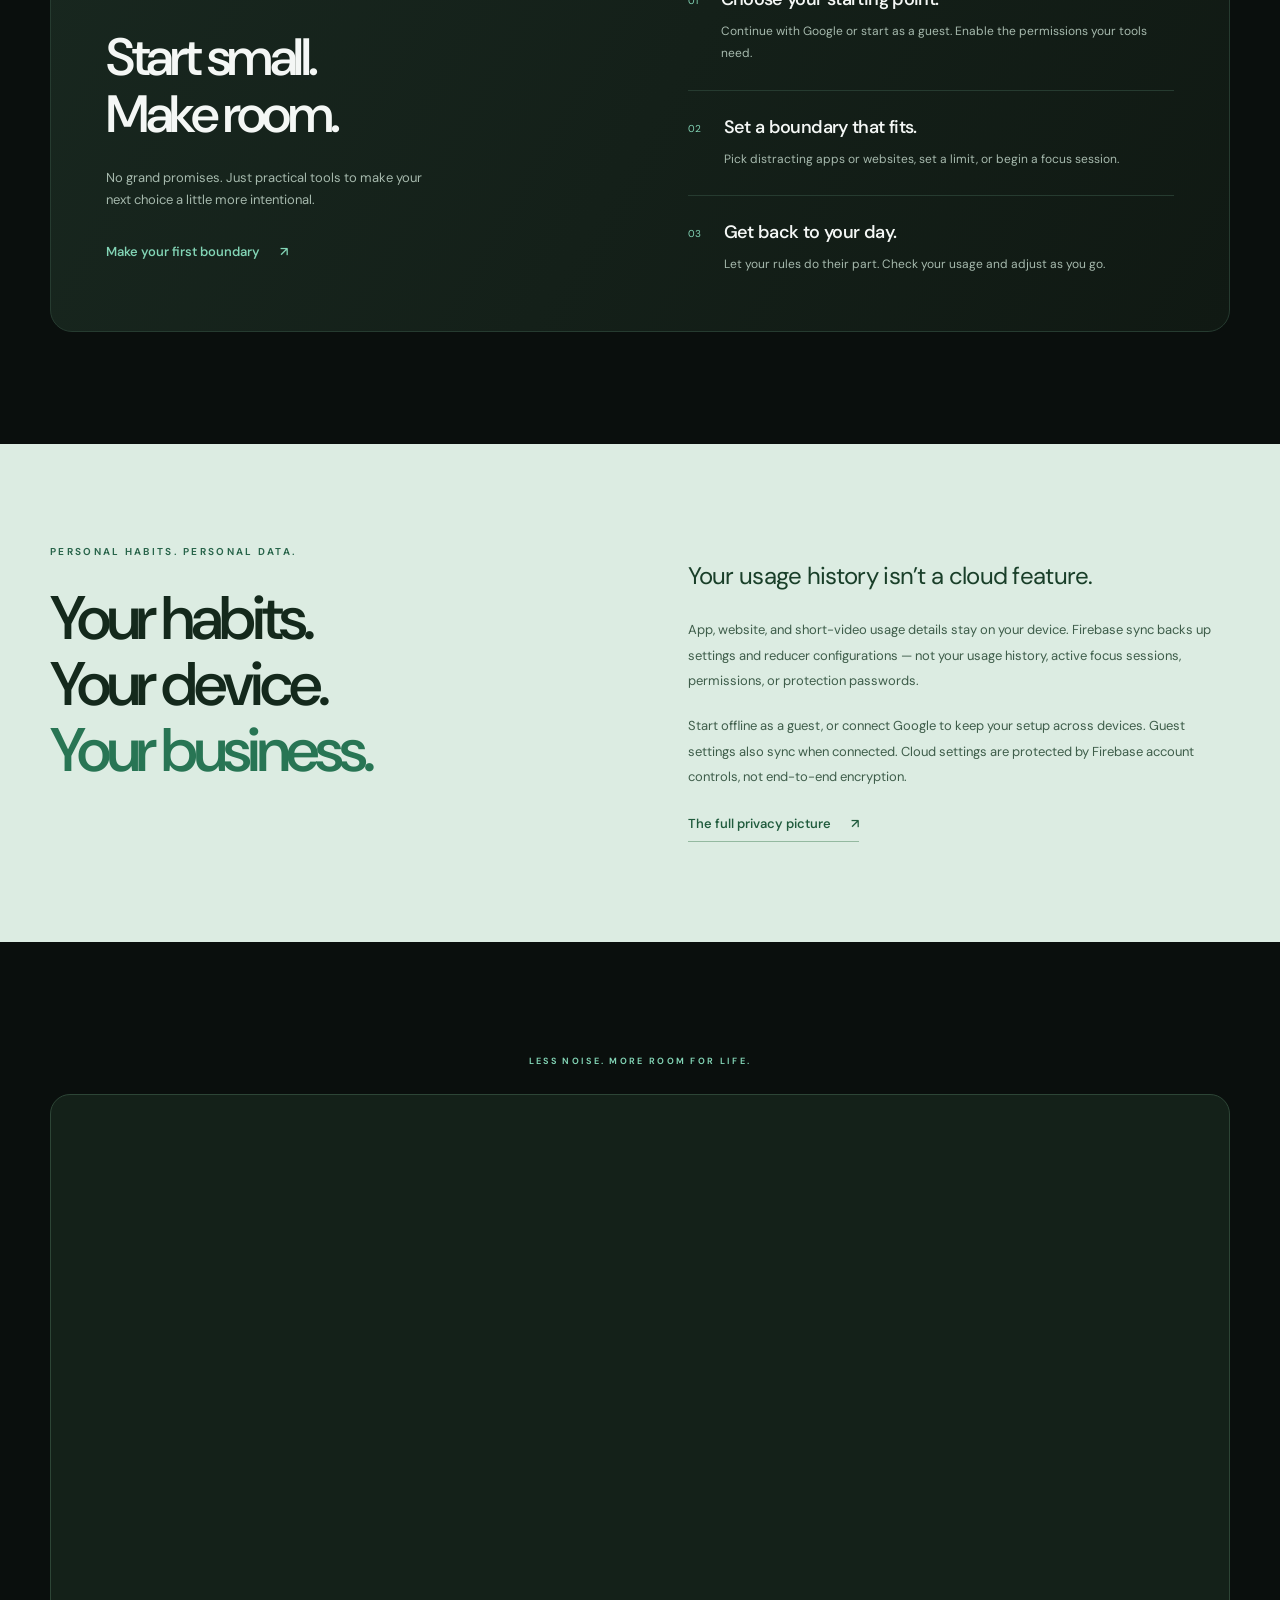
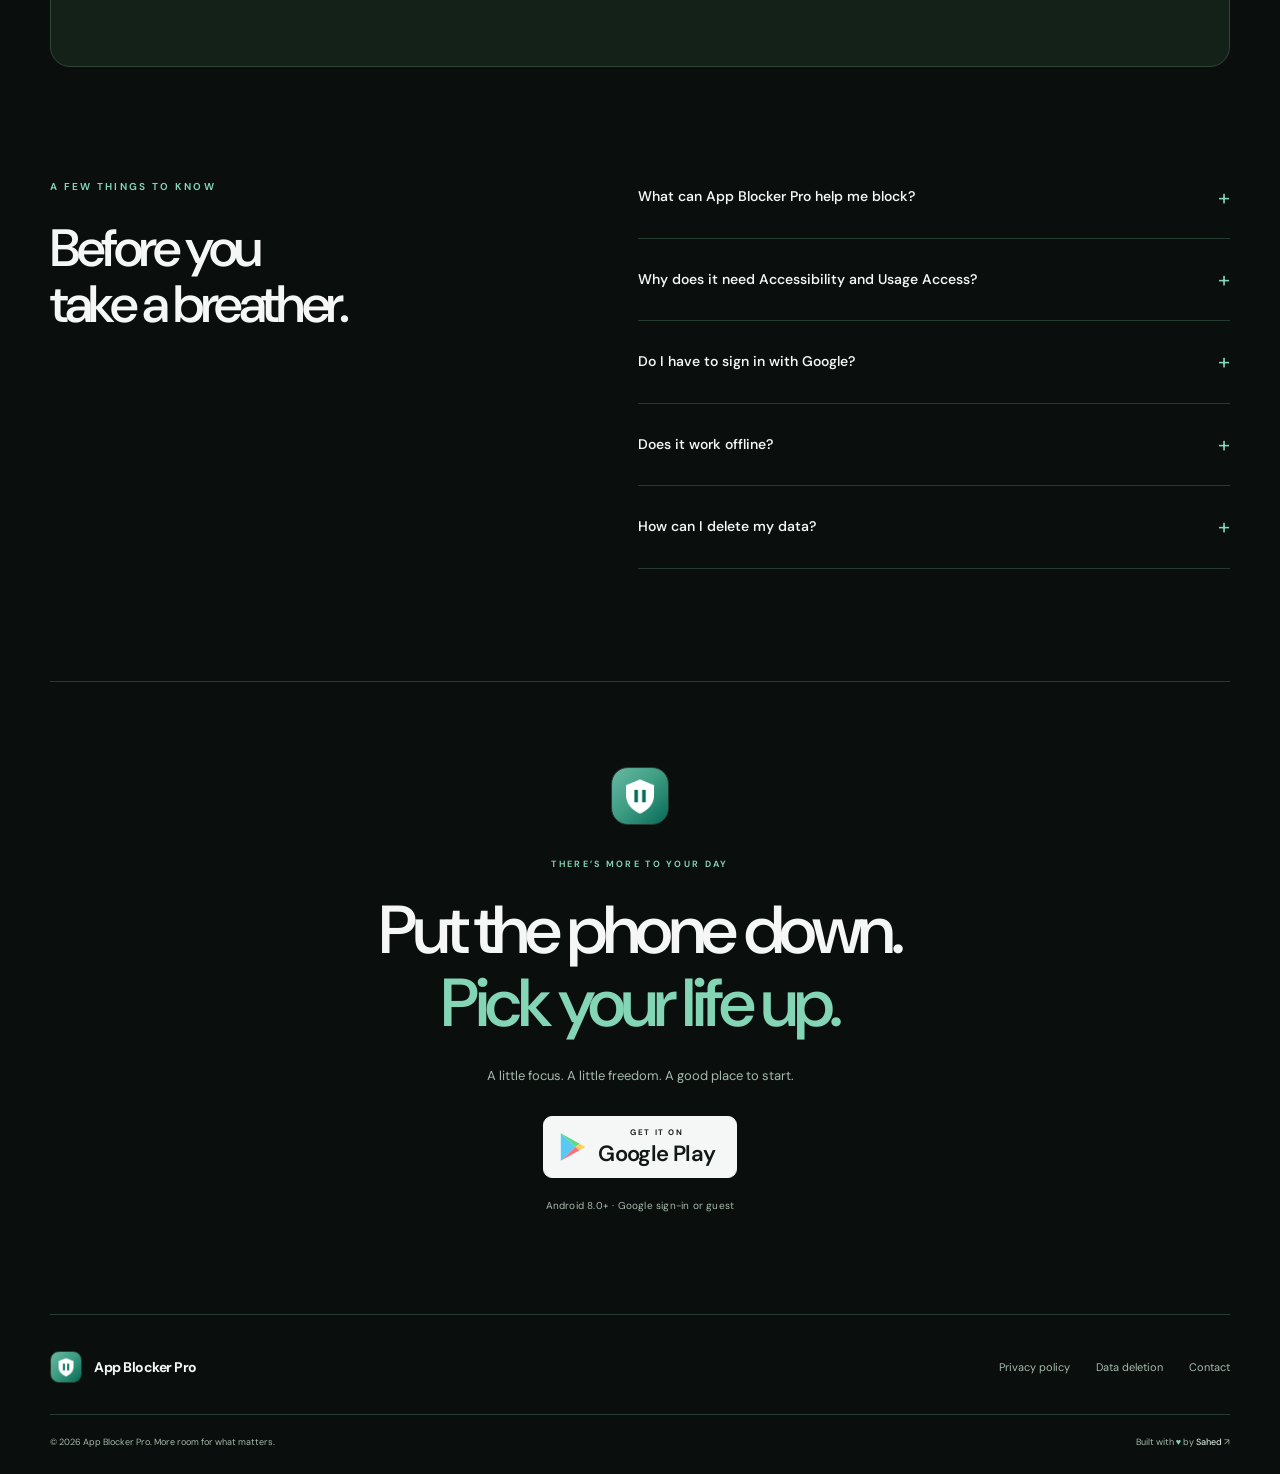
==== commit 4015cf7d: "Add app logo as favicon and update image placeholders in HTML and CSS files" ====
--- a/index.html
+++ b/index.html
@@ -6,6 +6,8 @@
   <title>App Blocker Pro — Your time, reclaimed</title>
   <meta name="description" content="Make room for what matters. Block distracting apps and websites, set limits on short videos, and build better screen-time habits with App Blocker Pro for Android.">
   <meta name="theme-color" content="#0A0F0D">
+  <link rel="icon" type="image/png" href="img/app_blocker_pro_logo.png">
+  <link rel="apple-touch-icon" href="img/app_blocker_pro_logo.png">
   <link rel="canonical" href="https://app-blocker-pro.sahedalomsumit.com/">
   <meta property="og:type" content="website">
   <meta property="og:title" content="App Blocker Pro — Your time, reclaimed">
@@ -23,7 +25,7 @@
   <a class="skip-link" href="#main">Skip to content</a>
   <header class="site-header">
     <div class="shell header-inner">
-      <a class="brand" href="index.html" aria-label="App Blocker Pro home"><span class="logo-slot" aria-hidden="true"><!-- Replace with your app logo. --></span><span>App Blocker Pro<small>YOUR TIME, RECLAIMED</small></span></a>
+      <a class="brand" href="index.html" aria-label="App Blocker Pro home"><span class="logo-slot" aria-hidden="true"></span><span>App Blocker Pro<small>YOUR TIME, RECLAIMED</small></span></a>
       <button class="nav-toggle" type="button" aria-expanded="false" aria-controls="site-nav" hidden>Menu <span aria-hidden="true">☰</span></button>
       <nav id="site-nav" aria-label="Main navigation"><a href="#features">The toolkit</a><a href="#screenshots">Inside the app</a><a href="#privacy">Your privacy</a><a class="button button-small" href="https://play.google.com/store/apps/details?id=com.sahed.app_blocker_pro">Get the app <span aria-hidden="true">↗</span></a></nav>
     </div>
@@ -33,7 +35,7 @@
       <div class="hero-copy">
         <p class="eyebrow"><span class="status-dot" aria-hidden="true"></span> SMALL BOUNDARIES. BIGGER DAYS.</p>
         <h1>Less scrolling.<br>More <span class="accent-word">living.<svg viewBox="0 0 360 25" aria-hidden="true"><path d="M3 17 Q160 0 354 12 M35 24 Q190 12 325 20"/></svg></span></h1>
-        <p class="hero-description">Your attention is worth protecting. Put distractions in their place and make a little more room for what matters.</p>
+        <p class="hero-description">Take control of your screen time and make room for what matters.</p>
         <div class="hero-actions">
           <a class="play-badge" href="https://play.google.com/store/apps/details?id=com.sahed.app_blocker_pro" aria-label="Get App Blocker Pro on Google Play"><svg viewBox="0 0 32 36" aria-hidden="true"><path fill="#57c9f2" d="M1 1l18 17L1 35z"/><path fill="#54dc8b" d="M1 1l23 13-5 4z"/><path fill="#ffcf55" d="M24 14l7 4-7 4-5-4z"/><path fill="#fa707c" d="M1 35l23-13-5-4z"/></svg><span><small>GET IT ON</small>Google Play</span></a>
           <a class="text-link" href="#features">Find your focus <span aria-hidden="true">↘</span></a>
--- a/style.css
+++ b/style.css
@@ -4,6 +4,8 @@
 .site-header{position:sticky;top:0;z-index:20;background:rgba(10,15,13,.94);border-bottom:1px solid rgba(131,213,182,.1);backdrop-filter:blur(18px)}.header-inner{min-height:96px;display:flex;align-items:center;justify-content:space-between;gap:25px}.brand{display:inline-flex;align-items:center;gap:12px;font-size:17px;font-weight:700;letter-spacing:-.5px;line-height:1.4;flex-shrink:0}.brand small{display:block;font-size:8px;letter-spacing:2px;color:var(--muted);font-weight:500;margin-top:4px}.logo-slot{display:inline-block;flex-shrink:0;width:42px;height:42px;border:1px solid var(--line);background:var(--surface-high);border-radius:12px;overflow:hidden}.logo-slot img{width:100%;height:100%;object-fit:cover}#site-nav{display:flex;align-items:center;gap:30px;font-size:13px;color:var(--muted)}#site-nav a:not(.button):hover,.site-footer a:hover{color:var(--mint)}.button{display:inline-flex;align-items:center;justify-content:center;gap:24px;background:var(--mint);color:#0a2419;border:1px solid transparent;padding:13px 22px;border-radius:8px;font-size:14px;font-weight:700;transition:background .2s,transform .2s}.button:hover{background:#a5e7cb;transform:translateY(-2px)}.button-small{padding:10px 18px;font-size:12px;gap:22px}.nav-toggle{border:1px solid var(--line);border-radius:6px;background:var(--surface);color:var(--text);padding:8px 13px}
 .hero{display:grid;grid-template-columns:1.12fr 1fr;align-items:center;gap:35px;min-height:760px;padding-block:74px 90px}.eyebrow{display:flex;align-items:center;gap:10px;font-size:10px;font-weight:650;letter-spacing:2.3px;line-height:1.6;color:var(--mint);margin-bottom:25px}.status-dot{width:6px;height:6px;background:var(--mint);border-radius:50%;box-shadow:0 0 0 5px #83d5b60d}.hero h1{font-size:clamp(60px,6.5vw,88px);line-height:1.04;margin-left:-4px}.accent-word{color:var(--mint);display:inline-block;position:relative}.accent-word svg{position:absolute;bottom:-16px;left:0;width:100%;fill:none;stroke:var(--emerald);stroke-width:2.2;stroke-linecap:round}.hero-description{font-size:17px;line-height:1.8;max-width:415px;margin-top:35px}.hero-actions{display:flex;align-items:center;gap:27px;margin-top:32px}.play-badge{display:inline-flex;align-items:center;gap:12px;padding:11px 20px 11px 16px;background:#f4f7f5;color:#111816;border:1px solid #f4f7f5;border-radius:9px;line-height:1.15;font-size:22px;font-weight:600;letter-spacing:-.6px;transition:transform .2s,box-shadow .2s}.play-badge:hover{transform:translateY(-3px);box-shadow:0 8px 25px #0004}.play-badge svg{width:26px;height:30px}.play-badge small{display:block;font-size:8px;letter-spacing:1.6px;font-weight:650;margin-bottom:4px}.text-link{display:inline-flex;gap:20px;align-items:center;font-weight:550;font-size:13px;color:var(--mint)}.text-link:hover{color:#c1f0d9}.compatibility{font-size:10px;margin-top:19px;letter-spacing:.2px}.compatibility span{padding-inline:7px}.hero-art{min-height:575px;position:relative;display:flex;align-items:center;justify-content:center;isolation:isolate}.hero-art::before{content:"";position:absolute;inset:40px -20px;background:radial-gradient(ellipse,#205f3d35,transparent 65%);z-index:-2}.orbit{position:absolute;border:1px solid #2e9c7e26;border-radius:50%;z-index:-1}.orbit-one{width:430px;height:430px}.orbit-two{width:530px;height:530px}.art-label{position:absolute;top:0;left:25px;font-size:8px;letter-spacing:2px;color:var(--muted)}.art-label span{color:var(--mint);font-size:18px;margin-right:13px}.phone-frame{width:238px;border:6px solid #26382e;border-radius:36px;background:#131d17;box-shadow:0 30px 70px #0006,0 0 0 1px #415a48;overflow:hidden;transform:rotate(6deg)}.image-slot{background:#142119;border:1px solid #2d4536;overflow:hidden}.image-slot img{width:100%;height:100%;object-fit:cover}.hero-image{aspect-ratio:9/19.5;border:0;border-radius:29px}.floating-note{position:absolute;bottom:54px;left:0;display:flex;gap:12px;align-items:center;background:#18271fee;border:1px solid #365140;border-radius:12px;padding:16px 21px;box-shadow:0 12px 40px #0003;font-size:12px;font-weight:550;transform:rotate(-4deg)}.note-icon{display:grid;place-items:center;width:30px;height:30px;border-radius:50%;background:#2e9c7e26;color:var(--mint)}.floating-note small{display:block;color:var(--muted);font-size:9px;margin-top:3px;font-weight:400}.art-footnote{position:absolute;bottom:0;right:16px;font-size:9px;letter-spacing:.6px}.promise-strip{border-block:1px solid var(--line);background:#101913}.promise-strip .shell{display:flex;justify-content:space-between;gap:24px;padding-block:24px}.promise-strip span{display:flex;align-items:center;gap:12px;color:#c2d2c8;font-size:12px}.promise-strip i{font-style:normal;color:var(--mint);font-size:17px}
 .section{padding-block:112px}.section-heading{display:flex;align-items:flex-end;justify-content:space-between;gap:40px;margin-bottom:45px}.section-heading .eyebrow{margin-bottom:18px}h2{font-size:clamp(34px,4.1vw,54px)}.section-heading>p{font-size:13px;max-width:320px;padding-bottom:5px;line-height:1.9}.feature-grid{display:grid;grid-template-columns:repeat(3,1fr);gap:18px}.feature{padding:30px;background:var(--surface);border:1px solid var(--line);border-radius:17px;transition:border-color .25s,transform .25s}.feature:hover{border-color:#487b5c;transform:translateY(-4px)}.feature-top{display:flex;align-items:center;justify-content:space-between;margin-bottom:38px;gap:12px}.feature-number{font-size:8px;color:var(--muted);letter-spacing:1.4px}.feature-icon{font-size:25px;line-height:1;color:var(--mint)}.feature h3{font-size:27px;margin-bottom:20px}.feature p{font-size:12px;line-height:1.95}.feature-tag{display:block;padding-top:23px;margin-top:26px;border-top:1px solid var(--line);color:var(--mint);font-size:9px;letter-spacing:.3px}.tool-row{display:grid;grid-template-columns:repeat(3,1fr);gap:42px;margin-top:47px}.tool-row>div{padding-left:33px;position:relative}.tool-row>div>span{position:absolute;left:0;top:-3px;color:var(--mint);font-size:22px}.tool-row h3{font-size:15px;letter-spacing:-.3px;margin-bottom:8px}.tool-row p{font-size:12px;line-height:1.8}.screenshots-section{background:#101913;border-block:1px solid var(--line)}.gallery-controls{display:flex;gap:9px}.icon-button{width:42px;height:42px;border:1px solid #385443;border-radius:50%;color:var(--mint);background:transparent;transition:background .2s}.icon-button:hover{background:var(--surface-high)}.icon-button:disabled{opacity:.35;cursor:default}.screenshot-gallery{display:grid;grid-auto-flow:column;grid-auto-columns:calc((100% - 72px)/4);gap:24px;overflow-x:auto;scroll-snap-type:x mandatory;scrollbar-width:thin;scrollbar-color:#365140 transparent;padding-block:5px 18px;overscroll-behavior-inline:contain}.screen{scroll-snap-align:start;min-width:0}.screen-image{aspect-ratio:9/19.5;border-radius:22px;background:#18271f}.screen figcaption{padding-top:22px}.screen figcaption>span{color:var(--mint);font-size:8px;letter-spacing:1.5px}.screen h3{font-size:18px;margin-block:9px 8px}.screen p{font-size:11px}.gallery-hint{font-size:9px;margin-top:20px;display:flex;justify-content:space-between;letter-spacing:.5px}.gallery-hint span{font-size:20px;color:var(--mint)}.how-panel{display:grid;grid-template-columns:1fr 1fr;gap:95px;padding:55px;border:1px solid var(--line);border-radius:22px;background:linear-gradient(120deg,#18271f,#101913)}.how-panel h2{margin-bottom:25px}.how-panel>div>p:not(.eyebrow){font-size:13px;max-width:320px;margin-bottom:25px}.steps{padding:0;margin:0;list-style:none}.steps li{display:flex;gap:23px;padding-block:25px;border-bottom:1px solid var(--line)}.steps li:first-child{padding-top:0}.steps li:last-child{border:0;padding-bottom:0}.steps li>span{color:var(--mint);font-size:10px;padding-top:4px}.steps h3{font-size:18px;margin-bottom:9px}.steps p{font-size:12px;line-height:1.9}.privacy-section{padding-block:100px;background:#dcece2;color:#14291c;position:relative;overflow:hidden}.privacy-layout{display:grid;grid-template-columns:1fr 1fr;gap:95px}.privacy-section .eyebrow{color:#28644a}.privacy-section h2{font-size:clamp(40px,4.8vw,64px)}.privacy-section h2 span{color:#287554}.privacy-copy{padding-top:15px}.privacy-copy p{color:#3e5d4a;font-size:13px;margin-bottom:20px;line-height:1.95}.privacy-copy .large-copy{font-size:24px;letter-spacing:-.7px;line-height:1.4;color:#193f29;margin-bottom:25px}.privacy-section .text-link{color:#205b3d;border-bottom:1px solid #94b9a0;padding-bottom:6px}.privacy-section a:focus-visible{outline-color:#205b3d}.showcase{padding-bottom:0}.showcase .eyebrow{justify-content:center;font-size:9px}.feature-image{aspect-ratio:2.06/1;border-radius:20px}.faq-section{display:grid;grid-template-columns:1fr 1.2fr;gap:95px}.faq details{border-bottom:1px solid var(--line);padding:22px 0}.faq details:first-child{padding-top:0}.faq summary{list-style:none;display:flex;justify-content:space-between;align-items:center;gap:22px;cursor:pointer;font-size:14px;font-weight:550}.faq summary::-webkit-details-marker{display:none}.faq summary::after{content:"+";font-size:22px;color:var(--mint);font-weight:400}.faq details[open] summary::after{content:"−"}.faq details p{font-size:12px;line-height:1.95;padding-top:17px}.faq details a{color:var(--mint);text-decoration:underline;text-underline-offset:3px}.closing{text-align:center;border-top:1px solid var(--line);padding-block:85px 100px}.closing-logo{width:58px;height:58px;margin-bottom:24px;border-radius:17px}.closing .eyebrow{justify-content:center;margin-bottom:23px;font-size:9px}.closing h2{font-size:clamp(40px,5.3vw,68px)}.closing h2 span{color:var(--mint)}.closing>p:not(.eyebrow):not(.compatibility){font-size:13px;margin-block:24px 29px}.closing .compatibility{font-size:10px}.site-footer{border-top:1px solid var(--line);padding-block:36px 23px}.footer-top{display:flex;justify-content:space-between;align-items:center;gap:25px}.site-footer .brand{font-size:14px}.site-footer .logo-slot{width:32px;height:32px;border-radius:9px}.site-footer nav{display:flex;gap:26px;font-size:11px;color:var(--muted)}.footer-bottom{display:flex;justify-content:space-between;gap:25px;align-items:center;margin-top:31px;padding-top:20px;border-top:1px solid var(--line);font-size:9px;color:var(--muted)}.heart{color:var(--mint)}.footer-bottom strong{color:#d5e3d9;font-weight:500}
+/* Shared app artwork for header, footer, and closing-section logo slots. */
+.logo-slot{background-image:url("img/app_blocker_pro_logo.png");background-size:cover;background-position:center}
 /* Legal pages retain real HTML content and navigation without JavaScript. */
 .legal-main{padding-block:35px 105px}.breadcrumb{display:flex;flex-wrap:wrap;gap:12px;font-size:11px;color:var(--muted)}.breadcrumb a:hover{color:var(--mint)}.breadcrumb [aria-current]{color:var(--text)}.legal-header{max-width:780px;padding-block:65px 55px}.legal-header .eyebrow{margin-bottom:20px}.legal-header h1{font-size:clamp(52px,7vw,84px);margin-bottom:25px}.legal-header h1 span{color:var(--mint)}.legal-header>p:not(.eyebrow):not(.updated){font-size:17px;max-width:650px}.legal-header .updated{font-size:10px;margin-top:22px}.legal-layout{display:grid;grid-template-columns:240px minmax(0,1fr);gap:75px;align-items:start}.legal-toc{position:sticky;top:125px;display:flex;flex-direction:column;gap:14px;border-top:1px solid var(--line);padding-top:22px}.legal-toc p{font-size:9px;letter-spacing:1.8px;color:var(--mint);margin-bottom:8px}.legal-toc a{font-size:11px;color:var(--muted)}.legal-toc a:hover{color:var(--mint)}.legal-content{min-width:0}.legal-content section{margin-bottom:38px;scroll-margin-top:120px}.legal-content h2{font-size:24px;letter-spacing:-.7px;line-height:1.3;margin-bottom:19px}.legal-content h3{font-size:17px;margin-block:25px 12px}.legal-content p,.legal-content li{font-size:13px;line-height:1.95;color:var(--muted)}.legal-content p+p{margin-top:16px}.legal-content strong{color:#e3eee7;font-weight:600}.legal-content a{color:var(--mint);text-decoration:underline;text-underline-offset:4px;overflow-wrap:anywhere}.legal-content ul,.legal-content ol{padding-left:21px;margin-block:16px}.legal-content li{padding-left:5px;margin-bottom:12px}.legal-callout{padding:28px;border:1px solid #365e48;background:#14271b;border-radius:14px;margin-bottom:35px}.legal-callout h2{color:var(--mint);font-size:23px}.legal-callout p{color:#bfd2c5}.contact-panel{background:var(--surface);border:1px solid var(--line);padding:30px;border-radius:14px}.legal-content .button{color:#0a2419;text-decoration:none;margin-top:20px;overflow-wrap:normal}.deletion-steps{list-style:none;counter-reset:step;padding-left:0!important}.deletion-steps li{position:relative;counter-increment:step;padding-left:48px!important;margin-bottom:22px}.deletion-steps li::before{content:counter(step,decimal-leading-zero);position:absolute;left:0;top:1px;width:30px;height:30px;display:grid;place-items:center;border:1px solid var(--line);border-radius:50%;font-size:10px;color:var(--mint)}.deletion-steps strong{display:block;margin-bottom:4px}.legal-note{border-left:2px solid var(--emerald);padding-left:20px;margin-block:25px}
 @media(min-width:1450px){.hero{min-height:830px}.hero-art{min-height:620px}.phone-frame{width:256px}.orbit-one{width:460px;height:460px}.orbit-two{width:560px;height:560px}}
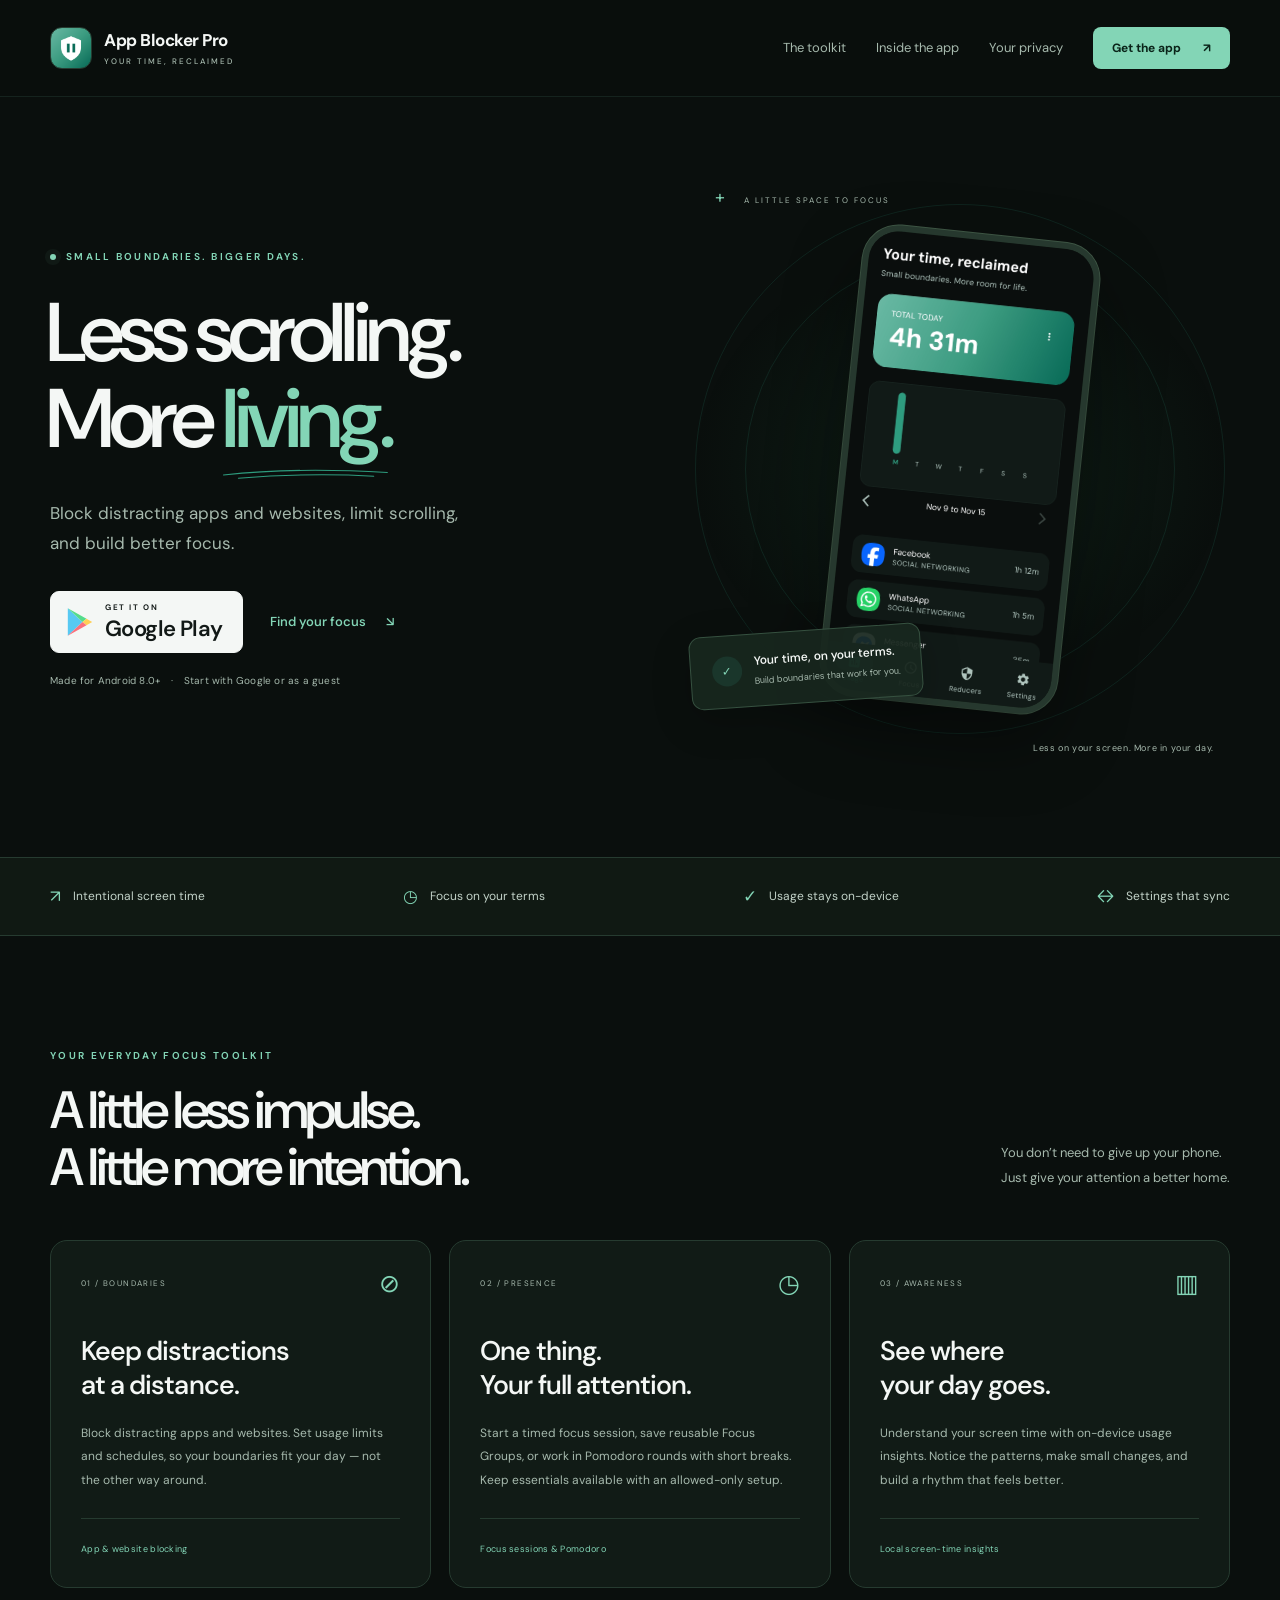
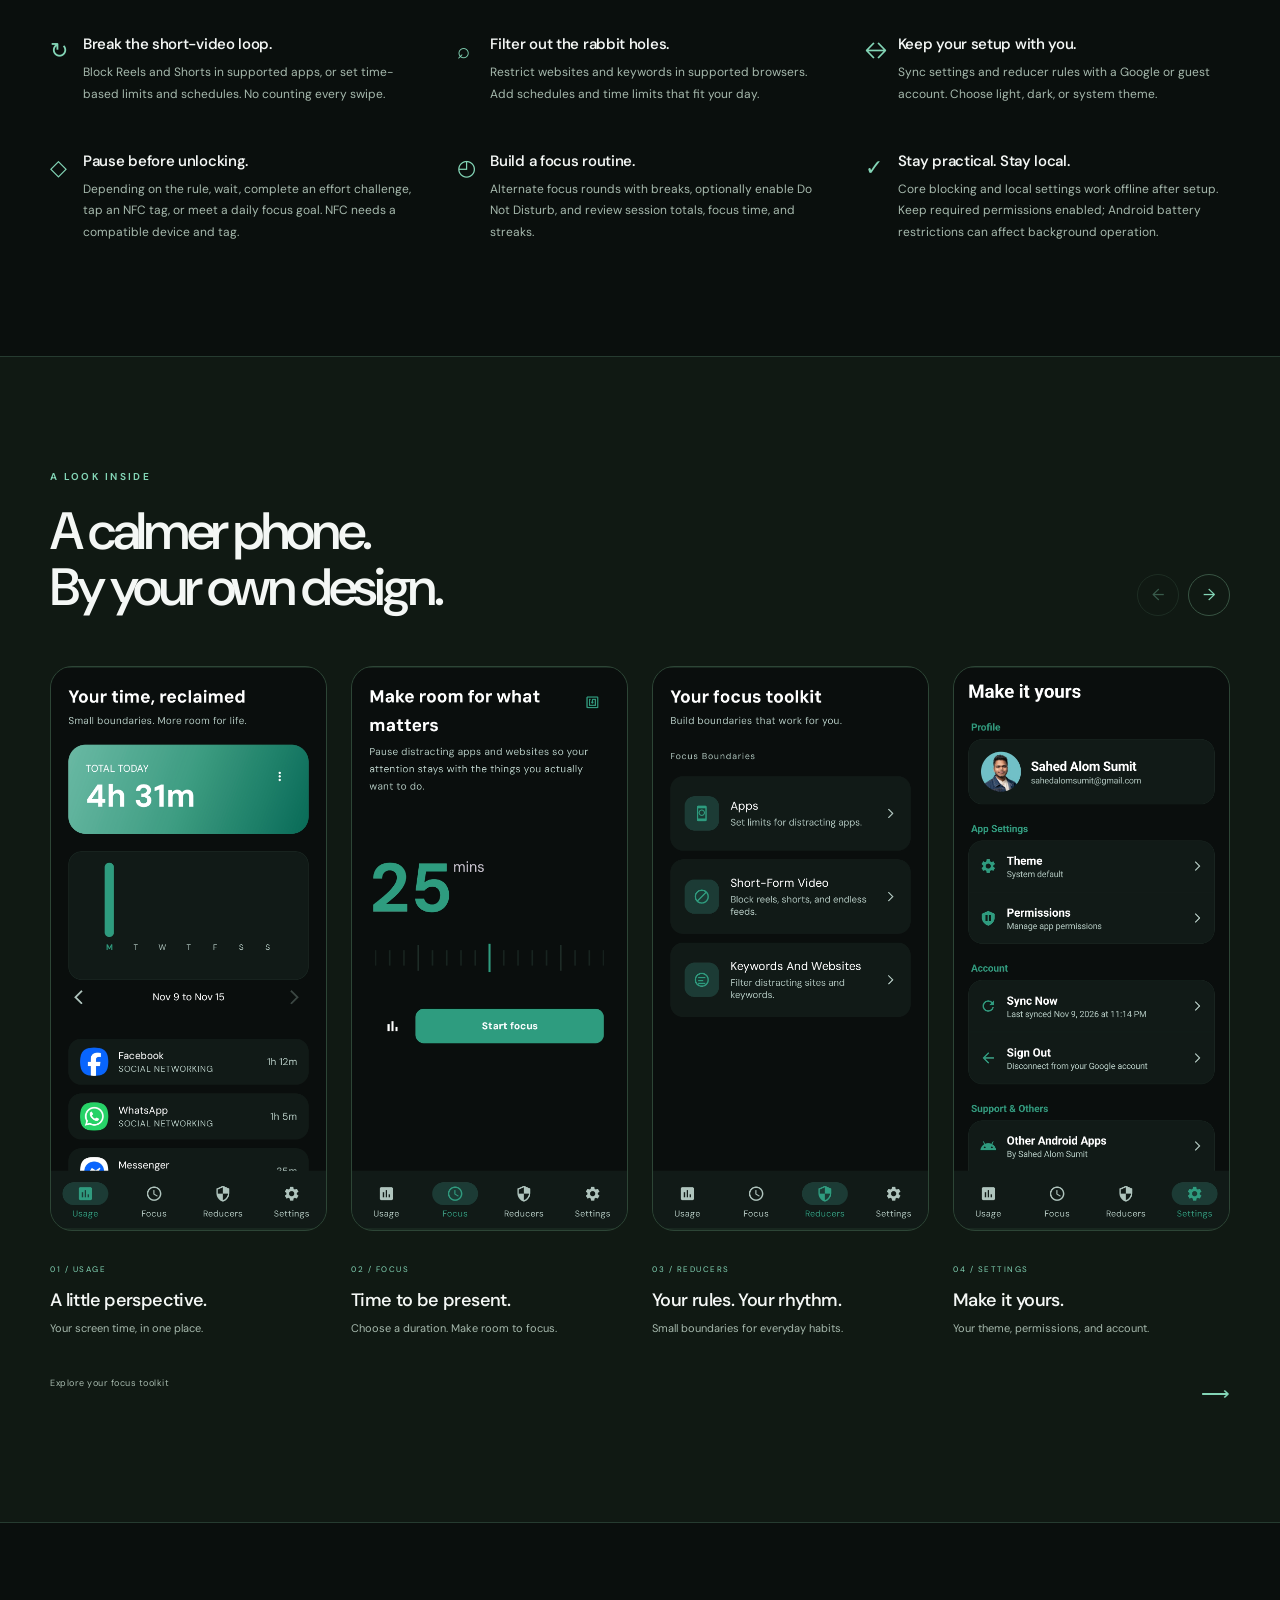
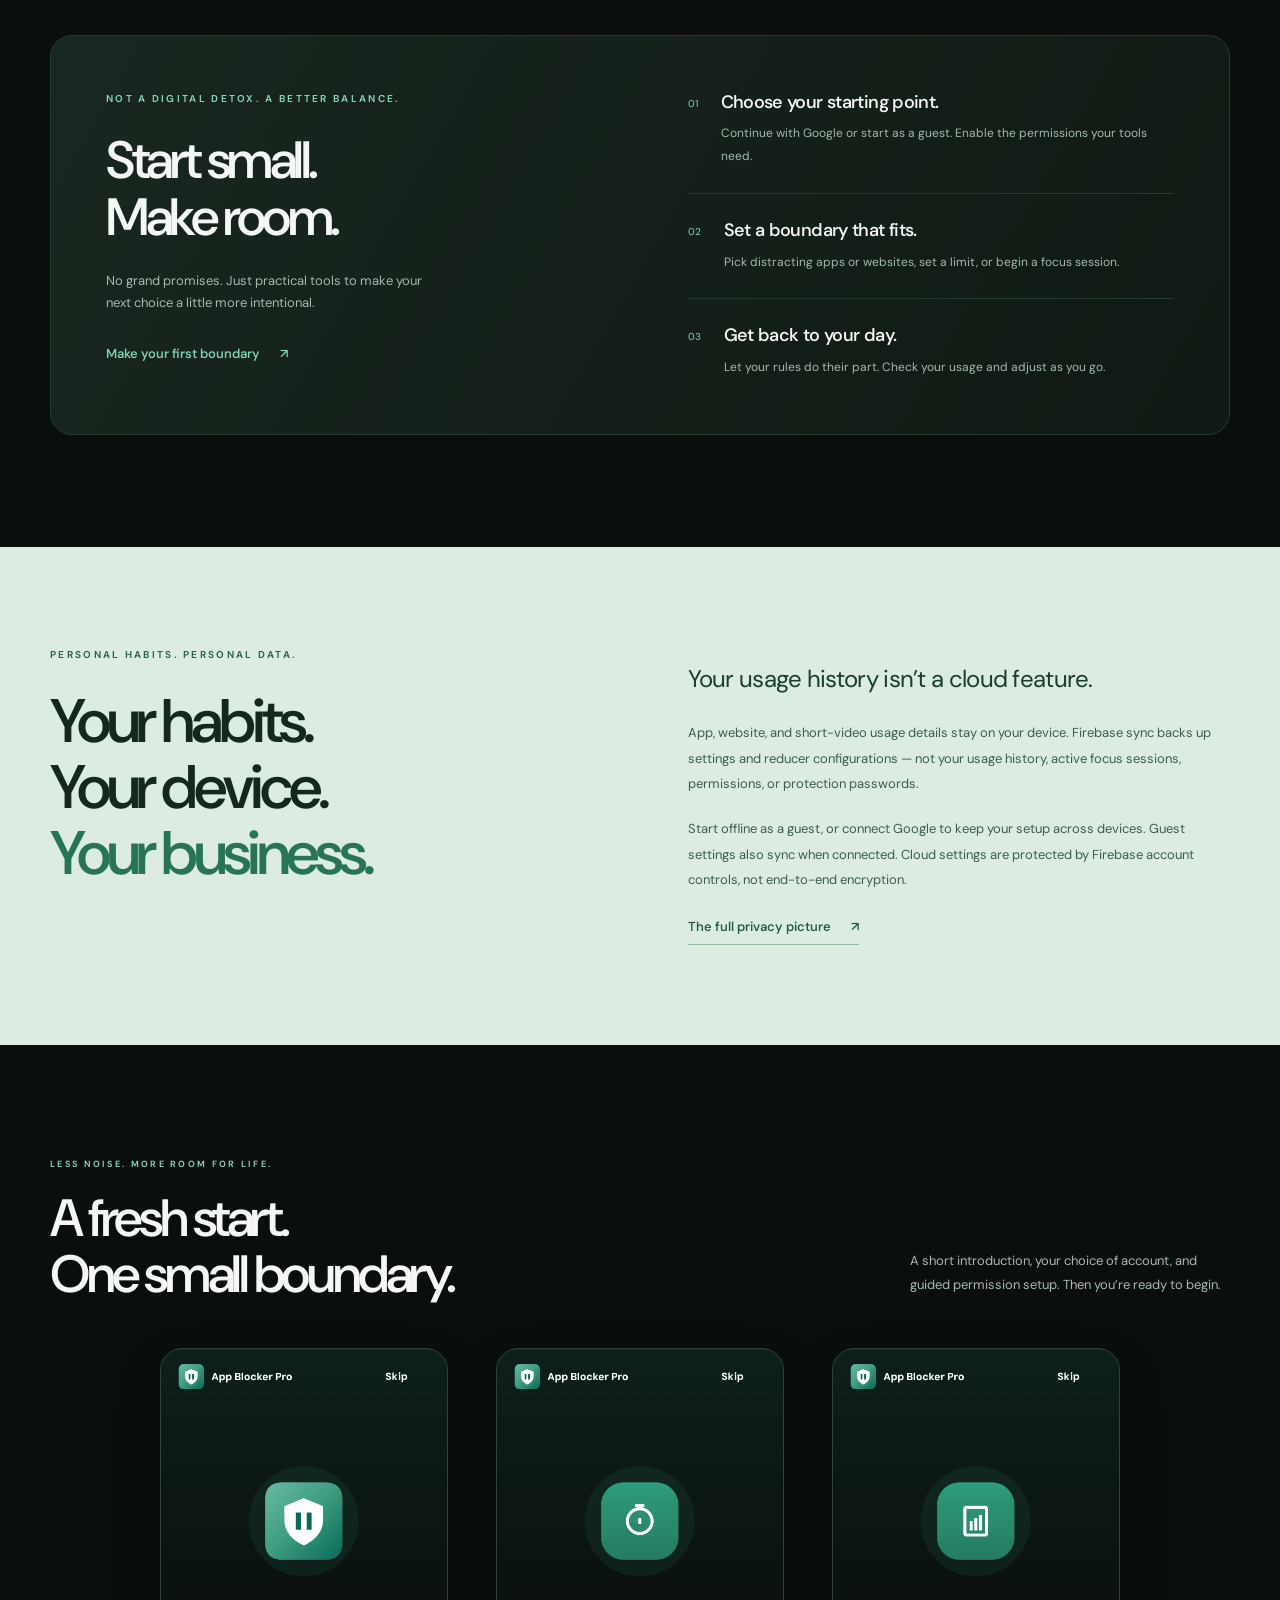
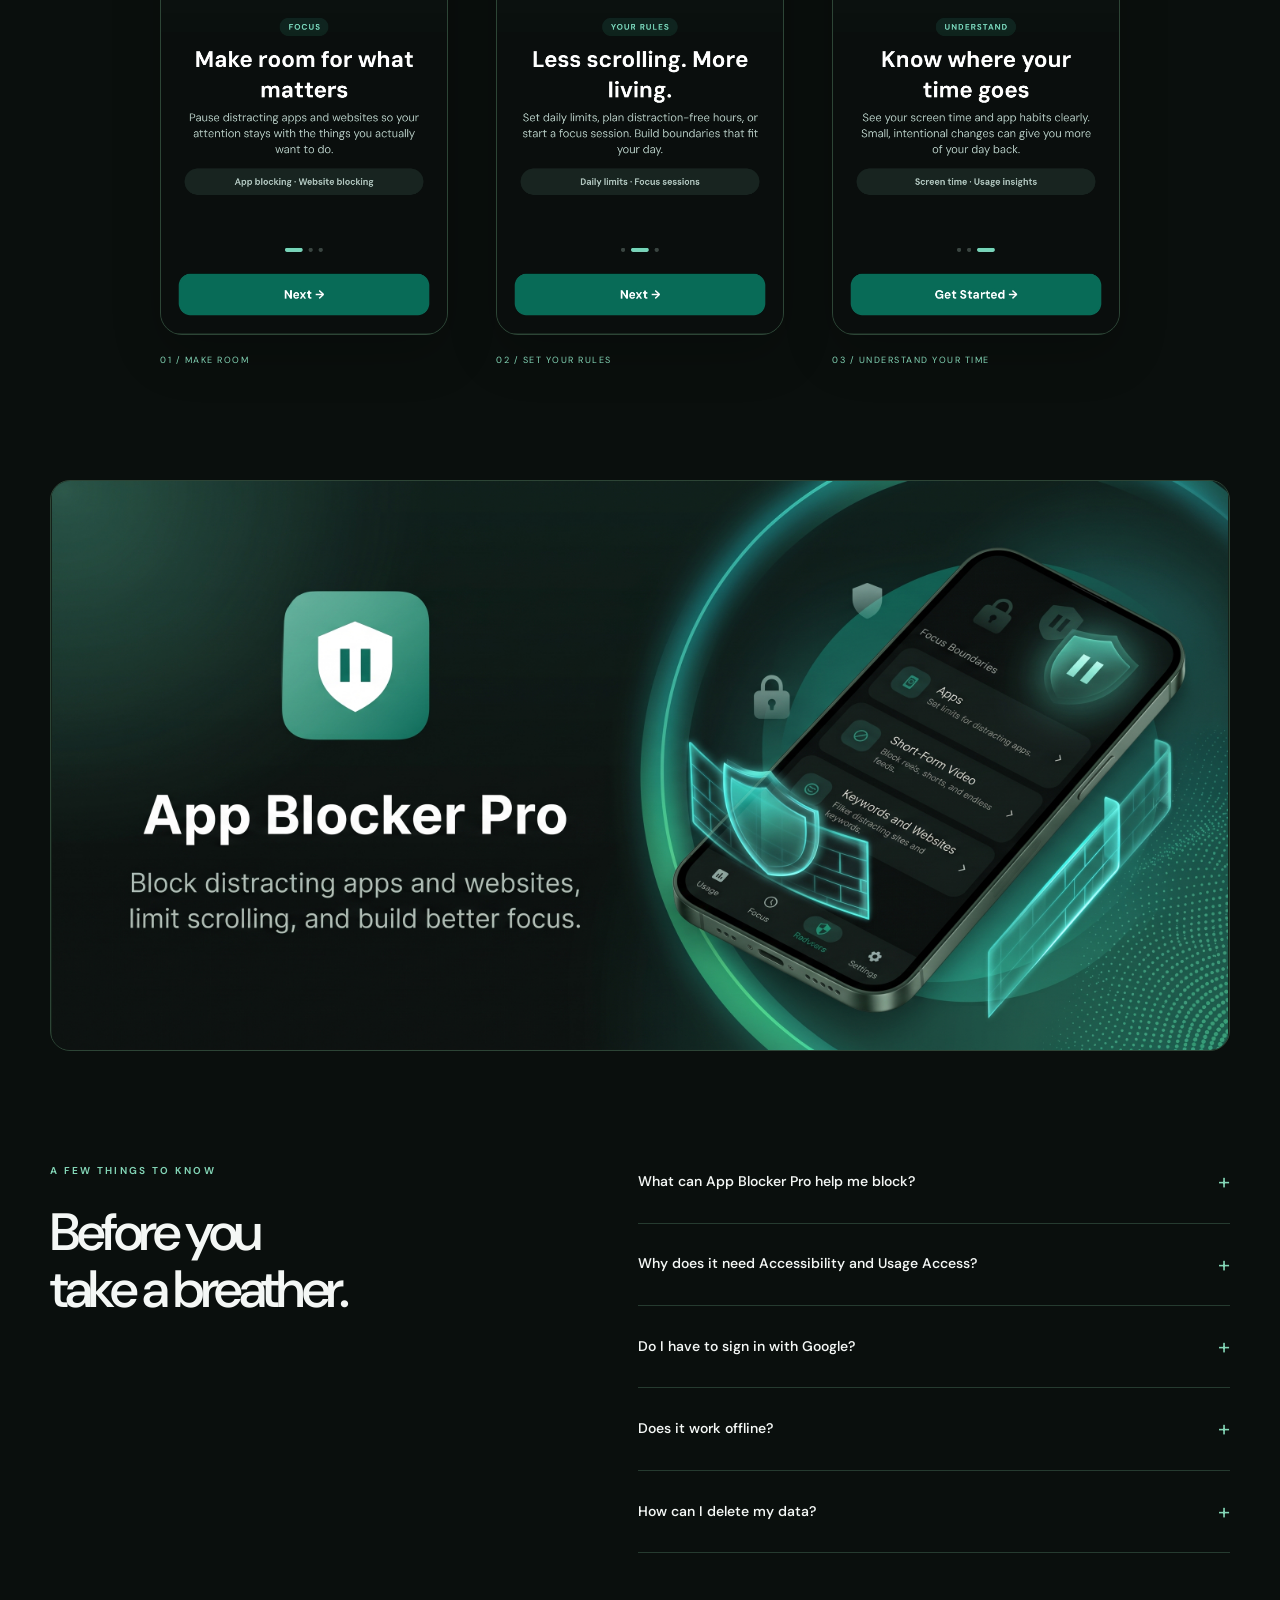
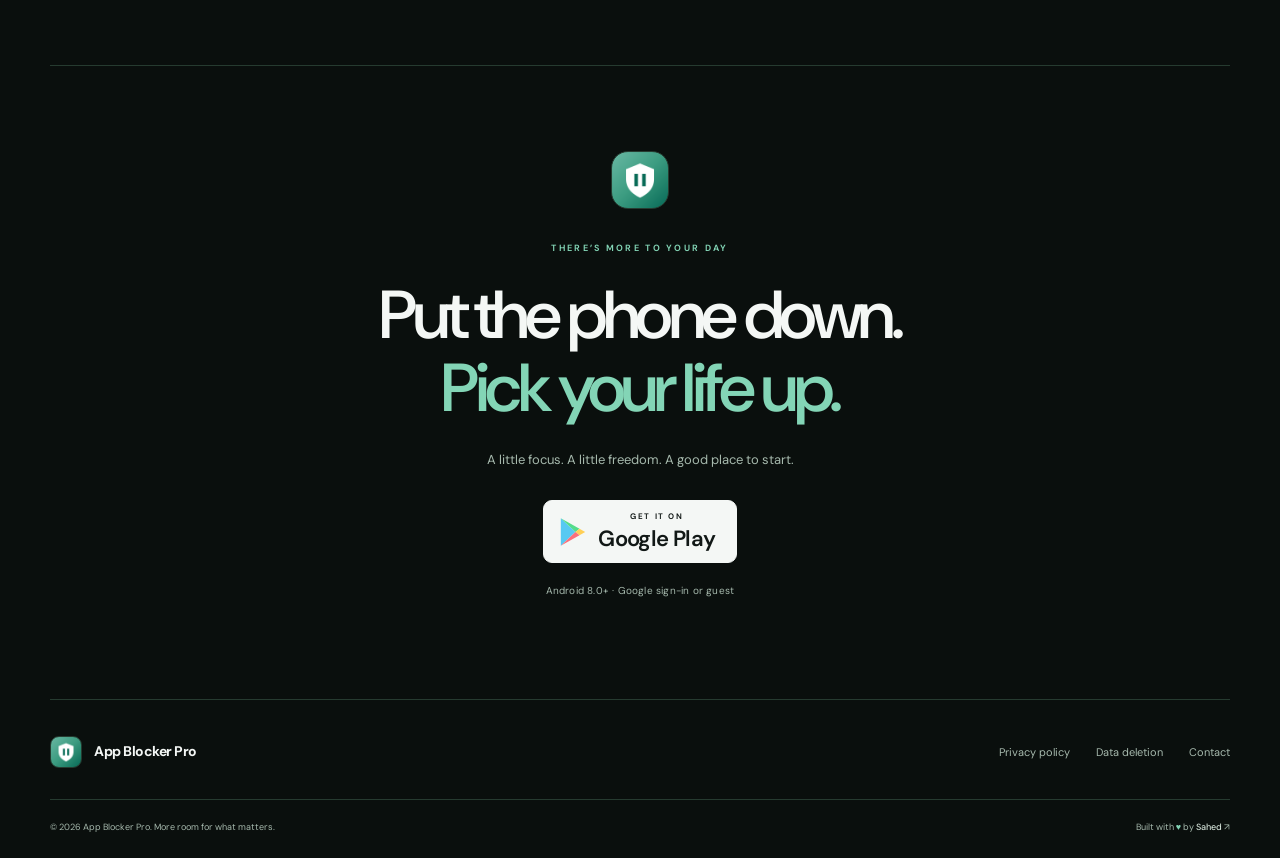
==== commit d1cc089d: "Refactor code structure for improved readability and maintainability" ====
--- a/index.html
+++ b/index.html
@@ -13,7 +13,11 @@
   <meta property="og:title" content="App Blocker Pro — Your time, reclaimed">
   <meta property="og:description" content="Small boundaries. More room for life. A thoughtful focus toolkit for Android.">
   <meta property="og:url" content="https://app-blocker-pro.sahedalomsumit.com/">
-  <meta name="twitter:card" content="summary">
+  <meta property="og:image" content="https://app-blocker-pro.sahedalomsumit.com/img/feature-graphic-app-blocker-pro.jpg">
+  <meta property="og:image:width" content="2976">
+  <meta property="og:image:height" content="1440">
+  <meta property="og:image:alt" content="App Blocker Pro — block distracting apps and websites, limit scrolling, and build better focus">
+  <meta name="twitter:card" content="summary_large_image">
   <link rel="preconnect" href="https://fonts.googleapis.com">
   <link rel="preconnect" href="https://fonts.gstatic.com" crossorigin>
   <link href="https://fonts.googleapis.com/css2?family=DM+Sans:wght@400;450;500;550;600;650;700;750;800&display=swap" rel="stylesheet">
@@ -35,7 +39,7 @@
       <div class="hero-copy">
         <p class="eyebrow"><span class="status-dot" aria-hidden="true"></span> SMALL BOUNDARIES. BIGGER DAYS.</p>
         <h1>Less scrolling.<br>More <span class="accent-word">living.<svg viewBox="0 0 360 25" aria-hidden="true"><path d="M3 17 Q160 0 354 12 M35 24 Q190 12 325 20"/></svg></span></h1>
-        <p class="hero-description">Take control of your screen time and make room for what matters.</p>
+        <p class="hero-description">Block distracting apps and websites, limit scrolling, and build better focus.</p>
         <div class="hero-actions">
           <a class="play-badge" href="https://play.google.com/store/apps/details?id=com.sahed.app_blocker_pro" aria-label="Get App Blocker Pro on Google Play"><svg viewBox="0 0 32 36" aria-hidden="true"><path fill="#57c9f2" d="M1 1l18 17L1 35z"/><path fill="#54dc8b" d="M1 1l23 13-5 4z"/><path fill="#ffcf55" d="M24 14l7 4-7 4-5-4z"/><path fill="#fa707c" d="M1 35l23-13-5-4z"/></svg><span><small>GET IT ON</small>Google Play</span></a>
           <a class="text-link" href="#features">Find your focus <span aria-hidden="true">↘</span></a>
@@ -45,7 +49,7 @@
       <div class="hero-art">
         <div class="orbit orbit-one" aria-hidden="true"></div><div class="orbit orbit-two" aria-hidden="true"></div>
         <p class="art-label"><span aria-hidden="true">+</span> A LITTLE SPACE TO FOCUS</p>
-        <div class="phone-frame"><div class="image-slot hero-image" role="img" aria-label="Blank space reserved for an App Blocker Pro screenshot"><!-- Add your main app screenshot here. --></div></div>
+        <div class="phone-frame"><div class="image-slot hero-image"><img src="img/app-blocker-pro-4.jpeg" alt="App Blocker Pro Usage screen with daily screen time, a weekly chart, and app usage breakdown" width="981" height="2000" fetchpriority="high"></div></div>
         <div class="floating-note"><span class="note-icon" aria-hidden="true">✓</span><div>Your time, on your terms.<small>Build boundaries that work for you.</small></div></div>
         <p class="art-footnote">Less on your screen. More in your day.</p>
       </div>
@@ -55,31 +59,37 @@
       <div class="section-heading"><div><p class="eyebrow">YOUR EVERYDAY FOCUS TOOLKIT</p><h2>A little less impulse.<br>A little more intention.</h2></div><p>You don’t need to give up your phone.<br>Just give your attention a better home.</p></div>
       <div class="feature-grid">
         <article class="feature"><div class="feature-top"><span class="feature-number">01 / BOUNDARIES</span><span class="feature-icon" aria-hidden="true">⊘</span></div><h3>Keep distractions <br>at a distance.</h3><p>Block distracting apps and websites. Set usage limits and schedules, so your boundaries fit your day — not the other way around.</p><span class="feature-tag">App &amp; website blocking</span></article>
-        <article class="feature"><div class="feature-top"><span class="feature-number">02 / PRESENCE</span><span class="feature-icon" aria-hidden="true">◷</span></div><h3>One thing. <br>Your full attention.</h3><p>Start a focus session and give the task in front of you some breathing room. A deliberate start makes it easier to stay with what matters.</p><span class="feature-tag">Dedicated focus sessions</span></article>
+        <article class="feature"><div class="feature-top"><span class="feature-number">02 / PRESENCE</span><span class="feature-icon" aria-hidden="true">◷</span></div><h3>One thing. <br>Your full attention.</h3><p>Start a timed focus session, save reusable Focus Groups, or work in Pomodoro rounds with short breaks. Keep essentials available with an allowed-only setup.</p><span class="feature-tag">Focus sessions &amp; Pomodoro</span></article>
         <article class="feature"><div class="feature-top"><span class="feature-number">03 / AWARENESS</span><span class="feature-icon" aria-hidden="true">▥</span></div><h3>See where <br>your day goes.</h3><p>Understand your screen time with on-device usage insights. Notice the patterns, make small changes, and build a rhythm that feels better.</p><span class="feature-tag">Local screen-time insights</span></article>
       </div>
-      <div class="tool-row"><div><span aria-hidden="true">↻</span><h3>Break the short-video loop.</h3><p>Use reel counting and limits to put a boundary around “just one more.”</p></div><div><span aria-hidden="true">⌕</span><h3>Filter out the rabbit holes.</h3><p>Keyword blocking and mindful messages add a moment of intention.</p></div><div><span aria-hidden="true">↔</span><h3>Keep your setup with you.</h3><p>Sync settings and reducer rules with a Google or guest account.</p></div></div>
+      <div class="tool-row"><div><span aria-hidden="true">↻</span><h3>Break the short-video loop.</h3><p>Block Reels and Shorts in supported apps, or set time-based limits and schedules. No counting every swipe.</p></div><div><span aria-hidden="true">⌕</span><h3>Filter out the rabbit holes.</h3><p>Restrict websites and keywords in supported browsers. Add schedules and time limits that fit your day.</p></div><div><span aria-hidden="true">↔</span><h3>Keep your setup with you.</h3><p>Sync settings and reducer rules with a Google or guest account. Choose light, dark, or system theme.</p></div></div>
+      <div class="tool-row"><div><span aria-hidden="true">◇</span><h3>Pause before unlocking.</h3><p>Depending on the rule, wait, complete an effort challenge, tap an NFC tag, or meet a daily focus goal. NFC needs a compatible device and tag.</p></div><div><span aria-hidden="true">◴</span><h3>Build a focus routine.</h3><p>Alternate focus rounds with breaks, optionally enable Do Not Disturb, and review session totals, focus time, and streaks.</p></div><div><span aria-hidden="true">✓</span><h3>Stay practical. Stay local.</h3><p>Core blocking and local settings work offline after setup. Keep required permissions enabled; Android battery restrictions can affect background operation.</p></div></div>
     </section>
     <section class="section screenshots-section" id="screenshots">
       <div class="shell section-heading"><div><p class="eyebrow">A LOOK INSIDE</p><h2>A calmer phone.<br>By your own design.</h2></div><div class="gallery-controls" hidden><button class="icon-button" type="button" data-gallery-direction="-1" aria-label="Previous app screens">←</button><button class="icon-button" type="button" data-gallery-direction="1" aria-label="Next app screens">→</button></div></div>
-      <div class="screenshot-gallery shell" tabindex="0" role="region" aria-label="App screenshot spaces; scroll horizontally to explore">
-        <figure class="screen"><div class="image-slot screen-image" role="img" aria-label="Blank space reserved for the Usage screenshot"><!-- Add usage screenshot. --></div><figcaption><span>01 / USAGE</span><h3>A little perspective.</h3><p>Your screen time, in one place.</p></figcaption></figure>
-        <figure class="screen"><div class="image-slot screen-image" role="img" aria-label="Blank space reserved for the Focus screenshot"><!-- Add focus screenshot. --></div><figcaption><span>02 / FOCUS</span><h3>Time to be present.</h3><p>A dedicated space to get started.</p></figcaption></figure>
-        <figure class="screen"><div class="image-slot screen-image" role="img" aria-label="Blank space reserved for the Reducers screenshot"><!-- Add reducers screenshot. --></div><figcaption><span>03 / REDUCERS</span><h3>Your rules. Your rhythm.</h3><p>Small boundaries for everyday habits.</p></figcaption></figure>
-        <figure class="screen"><div class="image-slot screen-image" role="img" aria-label="Blank space reserved for the Settings screenshot"><!-- Add settings screenshot. --></div><figcaption><span>04 / SETTINGS</span><h3>Make it yours.</h3><p>Your preferences, account, and privacy.</p></figcaption></figure>
+      <div class="screenshot-gallery shell" tabindex="0" role="region" aria-label="App screenshots; scroll horizontally to explore">
+        <figure class="screen"><div class="image-slot screen-image"><img src="img/app-blocker-pro-4.jpeg" alt="Usage dashboard showing daily screen time and a weekly chart" width="981" height="2000" loading="lazy" decoding="async"></div><figcaption><span>01 / USAGE</span><h3>A little perspective.</h3><p>Your screen time, in one place.</p></figcaption></figure>
+        <figure class="screen"><div class="image-slot screen-image"><img src="img/app-blocker-pro-5.jpeg" alt="Focus screen with a 25-minute timer and Start focus button" width="981" height="2000" loading="lazy" decoding="async"></div><figcaption><span>02 / FOCUS</span><h3>Time to be present.</h3><p>Choose a duration. Make room to focus.</p></figcaption></figure>
+        <figure class="screen"><div class="image-slot screen-image"><img src="img/app-blocker-pro-2.jpeg" alt="Reducers toolkit with apps, short-form video, and keyword and website tools" width="981" height="2000" loading="lazy" decoding="async"></div><figcaption><span>03 / REDUCERS</span><h3>Your rules. Your rhythm.</h3><p>Small boundaries for everyday habits.</p></figcaption></figure>
+        <figure class="screen"><div class="image-slot screen-image"><img src="img/app-blocker-pro-7.jpeg" alt="Settings screen with profile, theme, permissions, and account sync controls" width="981" height="2000" loading="lazy" decoding="async"></div><figcaption><span>04 / SETTINGS</span><h3>Make it yours.</h3><p>Your theme, permissions, and account.</p></figcaption></figure>
+        <figure class="screen"><div class="image-slot screen-image"><img src="img/app-blocker-pro-3.jpeg" alt="Blocking message asking the user to wait before proceeding, with a cancel option" width="981" height="2000" loading="lazy" decoding="async"></div><figcaption><span>05 / UNLOCKING</span><h3>A pause before the tap.</h3><p>Waiting adds intention to unlocking.</p></figcaption></figure>
+        <figure class="screen"><div class="image-slot screen-image"><img src="img/app-blocker-pro-1.jpeg" alt="Welcome screen offering Continue with Google or Explore as Guest / Offline" width="981" height="2000" loading="lazy" decoding="async"></div><figcaption><span>06 / YOUR ACCOUNT</span><h3>Start your way.</h3><p>Continue with Google or explore as a guest.</p></figcaption></figure>
+        <figure class="screen"><div class="image-slot screen-image"><img src="img/app-blocker-pro-6.jpeg" alt="Permission setup for blocking overlays, notifications, Accessibility, Usage Access, and battery settings" width="981" height="2000" loading="lazy" decoding="async"></div><figcaption><span>07 / SETUP</span><h3>A little setup.</h3><p>Understand and enable the access your tools need.</p></figcaption></figure>
+        <figure class="screen"><div class="image-slot screen-image"><img src="img/app-blocker-pro-8.jpeg" alt="Fresh-start Usage screen explaining when on-device screen-time history becomes available" width="981" height="2000" loading="lazy" decoding="async"></div><figcaption><span>08 / A FRESH START</span><h3>Room for a new rhythm.</h3><p>On-device insights as activity becomes available.</p></figcaption></figure>
       </div><p class="shell gallery-hint">Explore your focus toolkit <span aria-hidden="true">⟶</span></p>
     </section>
     <section class="section shell" id="how-it-works"><div class="how-panel"><div><p class="eyebrow">NOT A DIGITAL DETOX. A BETTER BALANCE.</p><h2>Start small.<br>Make room.</h2><p>No grand promises. Just practical tools to make your next choice a little more intentional.</p><a class="text-link" href="https://play.google.com/store/apps/details?id=com.sahed.app_blocker_pro">Make your first boundary <span aria-hidden="true">↗</span></a></div><ol class="steps"><li><span>01</span><div><h3>Choose your starting point.</h3><p>Continue with Google or start as a guest. Enable the permissions your tools need.</p></div></li><li><span>02</span><div><h3>Set a boundary that fits.</h3><p>Pick distracting apps or websites, set a limit, or begin a focus session.</p></div></li><li><span>03</span><div><h3>Get back to your day.</h3><p>Let your rules do their part. Check your usage and adjust as you go.</p></div></li></ol></div></section>
     <section class="privacy-section" id="privacy"><div class="shell privacy-layout"><div><p class="eyebrow">PERSONAL HABITS. PERSONAL DATA.</p><h2>Your habits.<br>Your device.<br><span>Your business.</span></h2></div><div class="privacy-copy"><p class="large-copy">Your usage history isn’t a cloud feature.</p><p>App, website, and short-video usage details stay on your device. Firebase sync backs up settings and reducer configurations — not your usage history, active focus sessions, permissions, or protection passwords.</p><p>Start offline as a guest, or connect Google to keep your setup across devices. Guest settings also sync when connected. Cloud settings are protected by Firebase account controls, not end-to-end encryption.</p><a class="text-link" href="privacy-policy.html">The full privacy picture <span aria-hidden="true">↗</span></a></div></div></section>
-    <section class="section shell showcase"><p class="eyebrow">LESS NOISE. MORE ROOM FOR LIFE.</p><div class="image-slot feature-image" role="img" aria-label="Blank space reserved for the App Blocker Pro feature graphic"><!-- Add your wide feature graphic here. --></div></section>
+    <section class="section shell showcase" aria-labelledby="welcome-heading"><div class="section-heading"><div><p class="eyebrow">LESS NOISE. MORE ROOM FOR LIFE.</p><h2 id="welcome-heading">A fresh start.<br>One small boundary.</h2></div><p>A short introduction, your choice of account, and guided permission setup. Then you’re ready to begin.</p></div><div class="onboarding-gallery"><figure><div class="image-slot screen-image"><img src="img/onboarding%20(1).jpeg" alt="Onboarding introduction: Make room for what matters with app and website blocking" width="981" height="2000" loading="lazy" decoding="async"></div><figcaption>01 / MAKE ROOM</figcaption></figure><figure><div class="image-slot screen-image"><img src="img/onboarding%20(2).jpeg" alt="Onboarding introduction: Less scrolling, more living with daily limits and focus sessions" width="981" height="2000" loading="lazy" decoding="async"></div><figcaption>02 / SET YOUR RULES</figcaption></figure><figure><div class="image-slot screen-image"><img src="img/onboarding%20(3).jpeg" alt="Onboarding introduction: Know where your time goes with screen time and usage insights" width="981" height="2000" loading="lazy" decoding="async"></div><figcaption>03 / UNDERSTAND YOUR TIME</figcaption></figure></div></section>
+    <section class="section shell showcase" aria-label="App Blocker Pro feature artwork"><div class="image-slot feature-image"><img src="img/feature-graphic-app-blocker-pro.jpg" alt="App Blocker Pro feature graphic showing the focus toolkit for apps, short-form video, keywords, and websites" width="2976" height="1440" loading="lazy" decoding="async"></div></section>
     <section class="section shell faq-section"><div><p class="eyebrow">A FEW THINGS TO KNOW</p><h2>Before you<br>take a breather.</h2></div><div class="faq">
-      <details><summary>What can App Blocker Pro help me block?</summary><p>The toolkit includes app and website blocking, usage limits and schedules, keyword filtering, and short-video limits. You can also start dedicated focus sessions. Some features depend on the app, browser, Android version, and permissions you enable.</p></details>
+      <details><summary>What can App Blocker Pro help me block?</summary><p>The toolkit includes app and website blocking, daily time limits and schedules, keyword filtering, and time-based short-video limits. Start a focus session or use Pomodoro rounds with breaks. Website and short-video detection depend on supported apps and browsers; third-party updates can affect compatibility. Blocking also depends on Android permissions and battery settings.</p></details>
       <details><summary>Why does it need Accessibility and Usage Access?</summary><p>Accessibility lets the app recognize relevant on-screen apps, websites, keywords, and short-video interfaces and apply your rules. Android Usage Access supplies on-device screen-time information. You choose these permissions in Android Settings. <a href="privacy-policy.html#permissions">Read the permission details.</a></p></details>
       <details><summary>Do I have to sign in with Google?</summary><p>No. You can start as a guest, including offline. When online, a guest uses an anonymous Firebase account and syncs settings. Linking Google helps keep those settings accessible across devices. Guest accounts cannot be recovered after uninstalling unless linked to Google.</p></details>
       <details><summary>Does it work offline?</summary><p>Local settings and core on-device tools remain usable offline, subject to the required permissions. Account sign-in, settings sync, and cloud account deletion need an internet connection. Sync retries when a connection is available; Android may delay background work.</p></details>
       <details><summary>How can I delete my data?</summary><p>Guests can use Settings → Account → Manage account and guest data → Delete guest data. For a Google-linked account, contact the developer to request account and cloud-settings deletion. Clearing storage or uninstalling alone does not delete cloud settings. <a href="data-deletion.html">Follow the full deletion guide.</a></p></details>
     </div></section>
-    <section class="closing shell"><span class="logo-slot closing-logo" aria-hidden="true"><!-- Add app logo. --></span><p class="eyebrow">THERE’S MORE TO YOUR DAY</p><h2>Put the phone down.<br><span>Pick your life up.</span></h2><p>A little focus. A little freedom. A good place to start.</p><a class="play-badge" href="https://play.google.com/store/apps/details?id=com.sahed.app_blocker_pro" aria-label="Get App Blocker Pro on Google Play"><svg viewBox="0 0 32 36" aria-hidden="true"><path fill="#57c9f2" d="M1 1l18 17L1 35z"/><path fill="#54dc8b" d="M1 1l23 13-5 4z"/><path fill="#ffcf55" d="M24 14l7 4-7 4-5-4z"/><path fill="#fa707c" d="M1 35l23-13-5-4z"/></svg><span><small>GET IT ON</small>Google Play</span></a><p class="compatibility">Android 8.0+ · Google sign-in or guest</p></section>
+    <section class="closing shell"><span class="logo-slot closing-logo" aria-hidden="true"></span><p class="eyebrow">THERE’S MORE TO YOUR DAY</p><h2>Put the phone down.<br><span>Pick your life up.</span></h2><p>A little focus. A little freedom. A good place to start.</p><a class="play-badge" href="https://play.google.com/store/apps/details?id=com.sahed.app_blocker_pro" aria-label="Get App Blocker Pro on Google Play"><svg viewBox="0 0 32 36" aria-hidden="true"><path fill="#57c9f2" d="M1 1l18 17L1 35z"/><path fill="#54dc8b" d="M1 1l23 13-5 4z"/><path fill="#ffcf55" d="M24 14l7 4-7 4-5-4z"/><path fill="#fa707c" d="M1 35l23-13-5-4z"/></svg><span><small>GET IT ON</small>Google Play</span></a><p class="compatibility">Android 8.0+ · Google sign-in or guest</p></section>
   </main>
   <footer class="site-footer shell"><div class="footer-top"><a class="brand" href="index.html"><span class="logo-slot" aria-hidden="true"></span><span>App Blocker Pro</span></a><nav aria-label="Footer navigation"><a href="privacy-policy.html">Privacy policy</a><a href="data-deletion.html">Data deletion</a><a href="mailto:sahedalomsumit@gmail.com">Contact</a></nav></div><div class="footer-bottom"><p>© <span data-year>2026</span> App Blocker Pro. More room for what matters.</p><a href="https://sahedalomsumit.com">Built with <span class="heart" aria-label="love">♥</span> by <strong>Sahed</strong> <span aria-hidden="true">↗</span></a></div></footer>
 </body>
--- a/style.css
+++ b/style.css
@@ -5,6 +5,8 @@
 .hero{display:grid;grid-template-columns:1.12fr 1fr;align-items:center;gap:35px;min-height:760px;padding-block:74px 90px}.eyebrow{display:flex;align-items:center;gap:10px;font-size:10px;font-weight:650;letter-spacing:2.3px;line-height:1.6;color:var(--mint);margin-bottom:25px}.status-dot{width:6px;height:6px;background:var(--mint);border-radius:50%;box-shadow:0 0 0 5px #83d5b60d}.hero h1{font-size:clamp(60px,6.5vw,88px);line-height:1.04;margin-left:-4px}.accent-word{color:var(--mint);display:inline-block;position:relative}.accent-word svg{position:absolute;bottom:-16px;left:0;width:100%;fill:none;stroke:var(--emerald);stroke-width:2.2;stroke-linecap:round}.hero-description{font-size:17px;line-height:1.8;max-width:415px;margin-top:35px}.hero-actions{display:flex;align-items:center;gap:27px;margin-top:32px}.play-badge{display:inline-flex;align-items:center;gap:12px;padding:11px 20px 11px 16px;background:#f4f7f5;color:#111816;border:1px solid #f4f7f5;border-radius:9px;line-height:1.15;font-size:22px;font-weight:600;letter-spacing:-.6px;transition:transform .2s,box-shadow .2s}.play-badge:hover{transform:translateY(-3px);box-shadow:0 8px 25px #0004}.play-badge svg{width:26px;height:30px}.play-badge small{display:block;font-size:8px;letter-spacing:1.6px;font-weight:650;margin-bottom:4px}.text-link{display:inline-flex;gap:20px;align-items:center;font-weight:550;font-size:13px;color:var(--mint)}.text-link:hover{color:#c1f0d9}.compatibility{font-size:10px;margin-top:19px;letter-spacing:.2px}.compatibility span{padding-inline:7px}.hero-art{min-height:575px;position:relative;display:flex;align-items:center;justify-content:center;isolation:isolate}.hero-art::before{content:"";position:absolute;inset:40px -20px;background:radial-gradient(ellipse,#205f3d35,transparent 65%);z-index:-2}.orbit{position:absolute;border:1px solid #2e9c7e26;border-radius:50%;z-index:-1}.orbit-one{width:430px;height:430px}.orbit-two{width:530px;height:530px}.art-label{position:absolute;top:0;left:25px;font-size:8px;letter-spacing:2px;color:var(--muted)}.art-label span{color:var(--mint);font-size:18px;margin-right:13px}.phone-frame{width:238px;border:6px solid #26382e;border-radius:36px;background:#131d17;box-shadow:0 30px 70px #0006,0 0 0 1px #415a48;overflow:hidden;transform:rotate(6deg)}.image-slot{background:#142119;border:1px solid #2d4536;overflow:hidden}.image-slot img{width:100%;height:100%;object-fit:cover}.hero-image{aspect-ratio:9/19.5;border:0;border-radius:29px}.floating-note{position:absolute;bottom:54px;left:0;display:flex;gap:12px;align-items:center;background:#18271fee;border:1px solid #365140;border-radius:12px;padding:16px 21px;box-shadow:0 12px 40px #0003;font-size:12px;font-weight:550;transform:rotate(-4deg)}.note-icon{display:grid;place-items:center;width:30px;height:30px;border-radius:50%;background:#2e9c7e26;color:var(--mint)}.floating-note small{display:block;color:var(--muted);font-size:9px;margin-top:3px;font-weight:400}.art-footnote{position:absolute;bottom:0;right:16px;font-size:9px;letter-spacing:.6px}.promise-strip{border-block:1px solid var(--line);background:#101913}.promise-strip .shell{display:flex;justify-content:space-between;gap:24px;padding-block:24px}.promise-strip span{display:flex;align-items:center;gap:12px;color:#c2d2c8;font-size:12px}.promise-strip i{font-style:normal;color:var(--mint);font-size:17px}
 .section{padding-block:112px}.section-heading{display:flex;align-items:flex-end;justify-content:space-between;gap:40px;margin-bottom:45px}.section-heading .eyebrow{margin-bottom:18px}h2{font-size:clamp(34px,4.1vw,54px)}.section-heading>p{font-size:13px;max-width:320px;padding-bottom:5px;line-height:1.9}.feature-grid{display:grid;grid-template-columns:repeat(3,1fr);gap:18px}.feature{padding:30px;background:var(--surface);border:1px solid var(--line);border-radius:17px;transition:border-color .25s,transform .25s}.feature:hover{border-color:#487b5c;transform:translateY(-4px)}.feature-top{display:flex;align-items:center;justify-content:space-between;margin-bottom:38px;gap:12px}.feature-number{font-size:8px;color:var(--muted);letter-spacing:1.4px}.feature-icon{font-size:25px;line-height:1;color:var(--mint)}.feature h3{font-size:27px;margin-bottom:20px}.feature p{font-size:12px;line-height:1.95}.feature-tag{display:block;padding-top:23px;margin-top:26px;border-top:1px solid var(--line);color:var(--mint);font-size:9px;letter-spacing:.3px}.tool-row{display:grid;grid-template-columns:repeat(3,1fr);gap:42px;margin-top:47px}.tool-row>div{padding-left:33px;position:relative}.tool-row>div>span{position:absolute;left:0;top:-3px;color:var(--mint);font-size:22px}.tool-row h3{font-size:15px;letter-spacing:-.3px;margin-bottom:8px}.tool-row p{font-size:12px;line-height:1.8}.screenshots-section{background:#101913;border-block:1px solid var(--line)}.gallery-controls{display:flex;gap:9px}.icon-button{width:42px;height:42px;border:1px solid #385443;border-radius:50%;color:var(--mint);background:transparent;transition:background .2s}.icon-button:hover{background:var(--surface-high)}.icon-button:disabled{opacity:.35;cursor:default}.screenshot-gallery{display:grid;grid-auto-flow:column;grid-auto-columns:calc((100% - 72px)/4);gap:24px;overflow-x:auto;scroll-snap-type:x mandatory;scrollbar-width:thin;scrollbar-color:#365140 transparent;padding-block:5px 18px;overscroll-behavior-inline:contain}.screen{scroll-snap-align:start;min-width:0}.screen-image{aspect-ratio:9/19.5;border-radius:22px;background:#18271f}.screen figcaption{padding-top:22px}.screen figcaption>span{color:var(--mint);font-size:8px;letter-spacing:1.5px}.screen h3{font-size:18px;margin-block:9px 8px}.screen p{font-size:11px}.gallery-hint{font-size:9px;margin-top:20px;display:flex;justify-content:space-between;letter-spacing:.5px}.gallery-hint span{font-size:20px;color:var(--mint)}.how-panel{display:grid;grid-template-columns:1fr 1fr;gap:95px;padding:55px;border:1px solid var(--line);border-radius:22px;background:linear-gradient(120deg,#18271f,#101913)}.how-panel h2{margin-bottom:25px}.how-panel>div>p:not(.eyebrow){font-size:13px;max-width:320px;margin-bottom:25px}.steps{padding:0;margin:0;list-style:none}.steps li{display:flex;gap:23px;padding-block:25px;border-bottom:1px solid var(--line)}.steps li:first-child{padding-top:0}.steps li:last-child{border:0;padding-bottom:0}.steps li>span{color:var(--mint);font-size:10px;padding-top:4px}.steps h3{font-size:18px;margin-bottom:9px}.steps p{font-size:12px;line-height:1.9}.privacy-section{padding-block:100px;background:#dcece2;color:#14291c;position:relative;overflow:hidden}.privacy-layout{display:grid;grid-template-columns:1fr 1fr;gap:95px}.privacy-section .eyebrow{color:#28644a}.privacy-section h2{font-size:clamp(40px,4.8vw,64px)}.privacy-section h2 span{color:#287554}.privacy-copy{padding-top:15px}.privacy-copy p{color:#3e5d4a;font-size:13px;margin-bottom:20px;line-height:1.95}.privacy-copy .large-copy{font-size:24px;letter-spacing:-.7px;line-height:1.4;color:#193f29;margin-bottom:25px}.privacy-section .text-link{color:#205b3d;border-bottom:1px solid #94b9a0;padding-bottom:6px}.privacy-section a:focus-visible{outline-color:#205b3d}.showcase{padding-bottom:0}.showcase .eyebrow{justify-content:center;font-size:9px}.feature-image{aspect-ratio:2.06/1;border-radius:20px}.faq-section{display:grid;grid-template-columns:1fr 1.2fr;gap:95px}.faq details{border-bottom:1px solid var(--line);padding:22px 0}.faq details:first-child{padding-top:0}.faq summary{list-style:none;display:flex;justify-content:space-between;align-items:center;gap:22px;cursor:pointer;font-size:14px;font-weight:550}.faq summary::-webkit-details-marker{display:none}.faq summary::after{content:"+";font-size:22px;color:var(--mint);font-weight:400}.faq details[open] summary::after{content:"−"}.faq details p{font-size:12px;line-height:1.95;padding-top:17px}.faq details a{color:var(--mint);text-decoration:underline;text-underline-offset:3px}.closing{text-align:center;border-top:1px solid var(--line);padding-block:85px 100px}.closing-logo{width:58px;height:58px;margin-bottom:24px;border-radius:17px}.closing .eyebrow{justify-content:center;margin-bottom:23px;font-size:9px}.closing h2{font-size:clamp(40px,5.3vw,68px)}.closing h2 span{color:var(--mint)}.closing>p:not(.eyebrow):not(.compatibility){font-size:13px;margin-block:24px 29px}.closing .compatibility{font-size:10px}.site-footer{border-top:1px solid var(--line);padding-block:36px 23px}.footer-top{display:flex;justify-content:space-between;align-items:center;gap:25px}.site-footer .brand{font-size:14px}.site-footer .logo-slot{width:32px;height:32px;border-radius:9px}.site-footer nav{display:flex;gap:26px;font-size:11px;color:var(--muted)}.footer-bottom{display:flex;justify-content:space-between;gap:25px;align-items:center;margin-top:31px;padding-top:20px;border-top:1px solid var(--line);font-size:9px;color:var(--muted)}.heart{color:var(--mint)}.footer-bottom strong{color:#d5e3d9;font-weight:500}
 /* Shared app artwork for header, footer, and closing-section logo slots. */
+.hero-image,.screen-image{aspect-ratio:1080/2201}.feature-image{aspect-ratio:2976/1440}.image-slot img{object-fit:contain}.onboarding-gallery{display:grid;grid-template-columns:repeat(3,minmax(0,1fr));gap:clamp(14px,4vw,48px);max-width:960px;margin-inline:auto}.onboarding-gallery figcaption{margin-top:18px;color:var(--mint);font-size:9px;letter-spacing:1.5px}.showcase .section-heading .eyebrow{justify-content:flex-start}.onboarding-gallery .screen-image{box-shadow:0 20px 50px #0003}
+@media(max-width:600px){.onboarding-gallery{grid-template-columns:1fr;max-width:280px;gap:32px}.onboarding-gallery figcaption{font-size:10px}}
 .logo-slot{background-image:url("img/app_blocker_pro_logo.png");background-size:cover;background-position:center}
 /* Legal pages retain real HTML content and navigation without JavaScript. */
 .legal-main{padding-block:35px 105px}.breadcrumb{display:flex;flex-wrap:wrap;gap:12px;font-size:11px;color:var(--muted)}.breadcrumb a:hover{color:var(--mint)}.breadcrumb [aria-current]{color:var(--text)}.legal-header{max-width:780px;padding-block:65px 55px}.legal-header .eyebrow{margin-bottom:20px}.legal-header h1{font-size:clamp(52px,7vw,84px);margin-bottom:25px}.legal-header h1 span{color:var(--mint)}.legal-header>p:not(.eyebrow):not(.updated){font-size:17px;max-width:650px}.legal-header .updated{font-size:10px;margin-top:22px}.legal-layout{display:grid;grid-template-columns:240px minmax(0,1fr);gap:75px;align-items:start}.legal-toc{position:sticky;top:125px;display:flex;flex-direction:column;gap:14px;border-top:1px solid var(--line);padding-top:22px}.legal-toc p{font-size:9px;letter-spacing:1.8px;color:var(--mint);margin-bottom:8px}.legal-toc a{font-size:11px;color:var(--muted)}.legal-toc a:hover{color:var(--mint)}.legal-content{min-width:0}.legal-content section{margin-bottom:38px;scroll-margin-top:120px}.legal-content h2{font-size:24px;letter-spacing:-.7px;line-height:1.3;margin-bottom:19px}.legal-content h3{font-size:17px;margin-block:25px 12px}.legal-content p,.legal-content li{font-size:13px;line-height:1.95;color:var(--muted)}.legal-content p+p{margin-top:16px}.legal-content strong{color:#e3eee7;font-weight:600}.legal-content a{color:var(--mint);text-decoration:underline;text-underline-offset:4px;overflow-wrap:anywhere}.legal-content ul,.legal-content ol{padding-left:21px;margin-block:16px}.legal-content li{padding-left:5px;margin-bottom:12px}.legal-callout{padding:28px;border:1px solid #365e48;background:#14271b;border-radius:14px;margin-bottom:35px}.legal-callout h2{color:var(--mint);font-size:23px}.legal-callout p{color:#bfd2c5}.contact-panel{background:var(--surface);border:1px solid var(--line);padding:30px;border-radius:14px}.legal-content .button{color:#0a2419;text-decoration:none;margin-top:20px;overflow-wrap:normal}.deletion-steps{list-style:none;counter-reset:step;padding-left:0!important}.deletion-steps li{position:relative;counter-increment:step;padding-left:48px!important;margin-bottom:22px}.deletion-steps li::before{content:counter(step,decimal-leading-zero);position:absolute;left:0;top:1px;width:30px;height:30px;display:grid;place-items:center;border:1px solid var(--line);border-radius:50%;font-size:10px;color:var(--mint)}.deletion-steps strong{display:block;margin-bottom:4px}.legal-note{border-left:2px solid var(--emerald);padding-left:20px;margin-block:25px}
